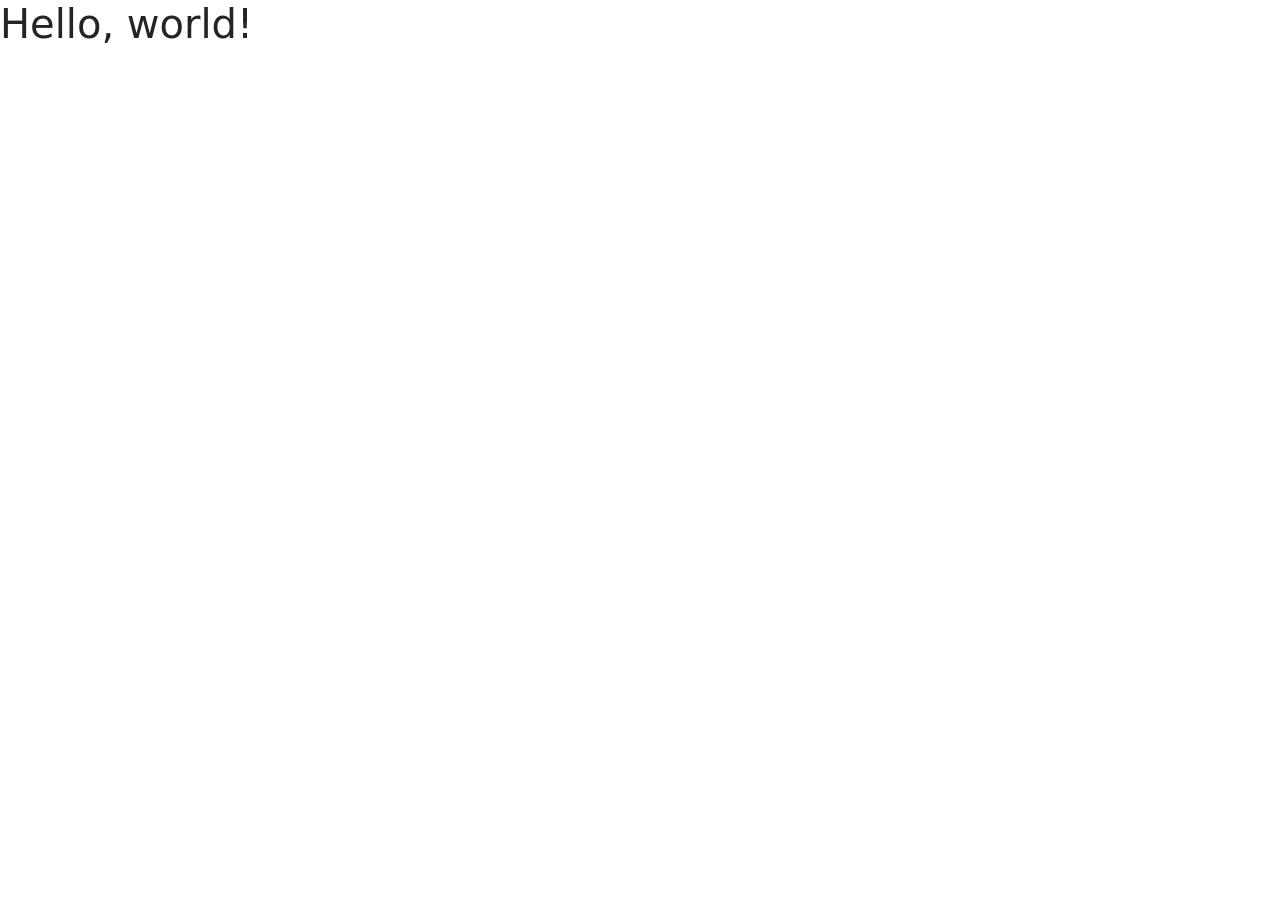
==== index.html @ 9f914b1b "andre commit" ====
<!DOCTYPE html>
<html lang="en">
  <head>
    <!-- Required meta tags -->
    <meta charset="utf-8" />
    <meta name="viewport" content="width=device-width, initial-scale=1" />

    <!-- Bootstrap CSS -->
    <link
      href="https://cdn.jsdelivr.net/npm/bootstrap@5.1.1/dist/css/bootstrap.min.css"
      rel="stylesheet"
      integrity="sha384-F3w7mX95PdgyTmZZMECAngseQB83DfGTowi0iMjiWaeVhAn4FJkqJByhZMI3AhiU"
      crossorigin="anonymous"
    />
    <link rel="stylesheet" href="style.css" />

    <title>Hello, world!</title>
  </head>
  <body>
    <h1>Hello, world!</h1>

    <!-- Optional JavaScript; choose one of the two! -->

    <!-- Option 1: Bootstrap Bundle with Popper -->
    <script
      src="https://cdn.jsdelivr.net/npm/bootstrap@5.1.1/dist/js/bootstrap.bundle.min.js"
      integrity="sha384-/bQdsTh/da6pkI1MST/rWKFNjaCP5gBSY4sEBT38Q/9RBh9AH40zEOg7Hlq2THRZ"
      crossorigin="anonymous"
    ></script>

    <script src="script.js"></script>
  </body>
</html>
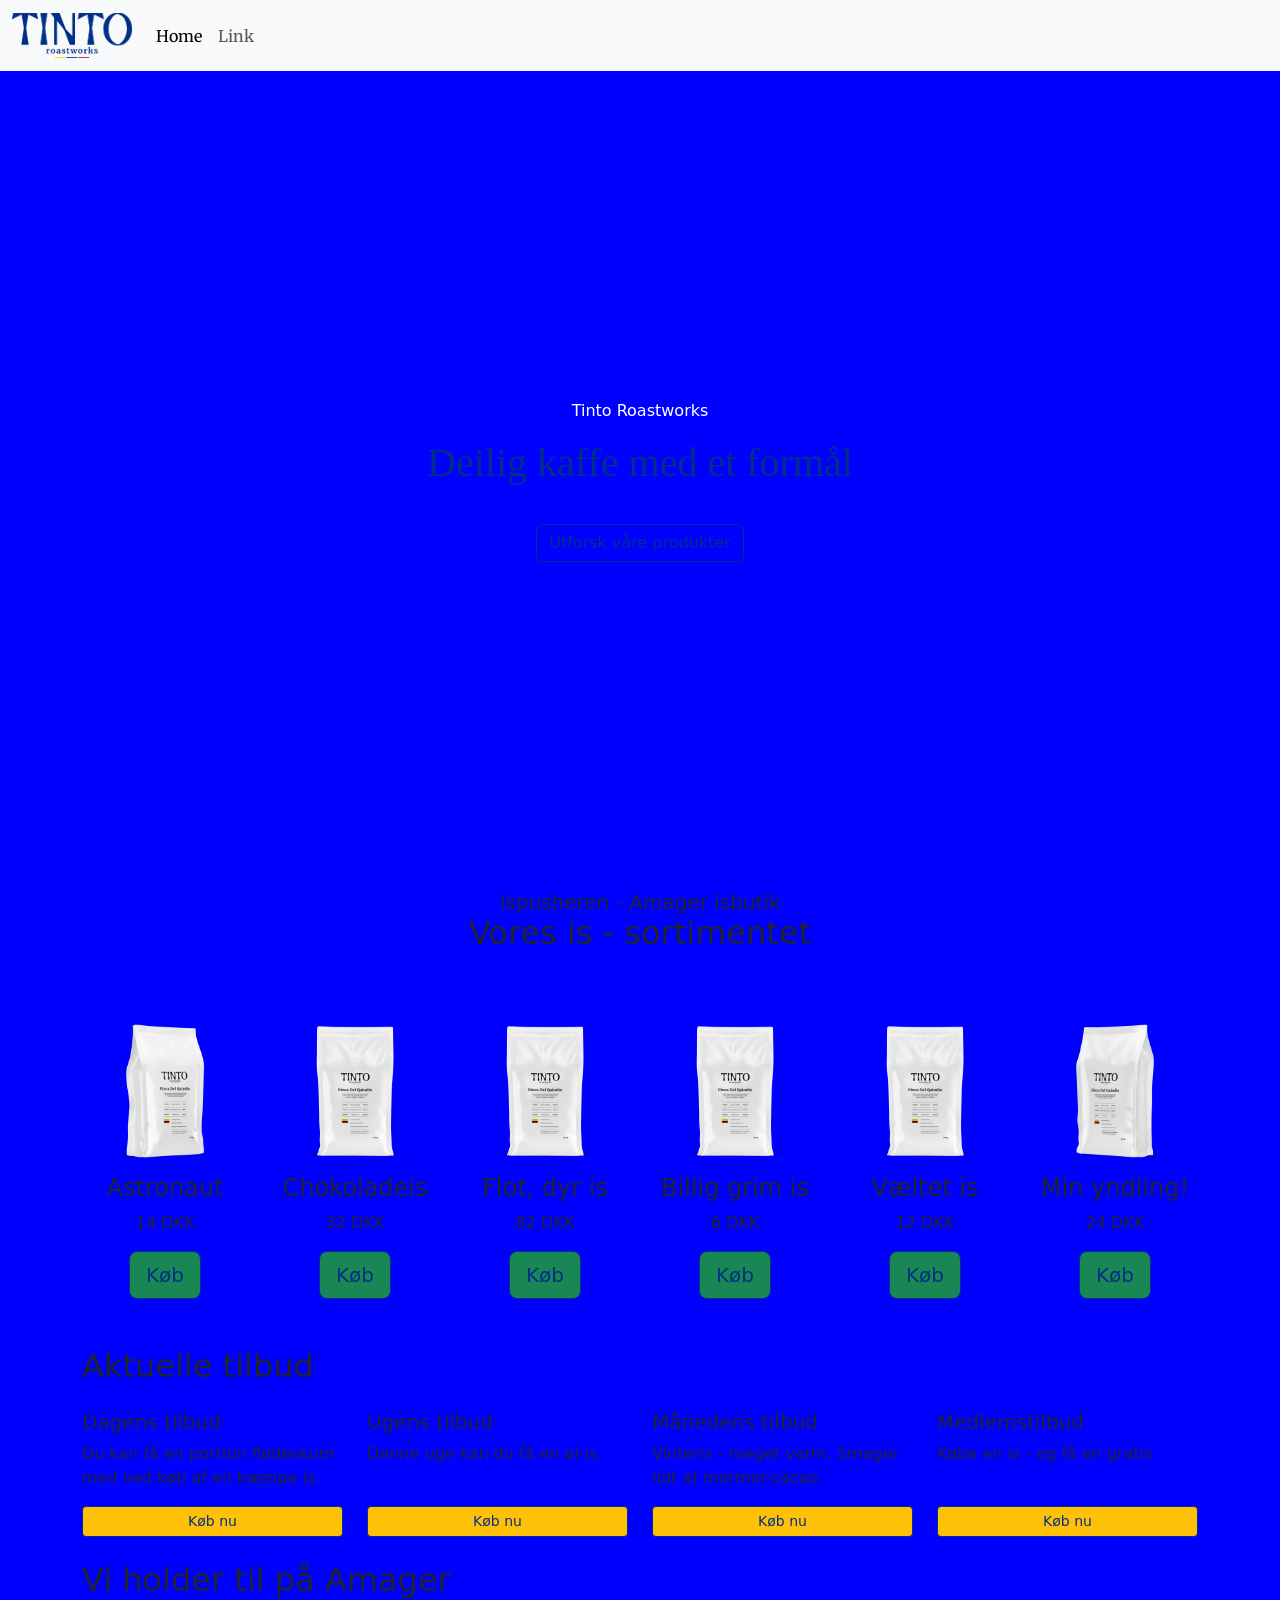
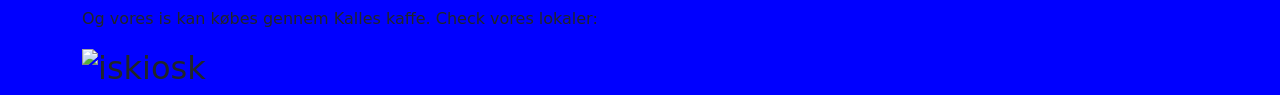
==== commit b6d19a21: "Third commit" ====
--- a/index.html
+++ b/index.html
@@ -14,10 +14,170 @@
     />
     <link rel="stylesheet" href="style.css" />
 
-    <title>Hello, world!</title>
+    <title>Tinto Roastworks</title>
   </head>
+
   <body>
-    <h1>Hello, world!</h1>
+    <header>
+      <nav class="navbar navbar-expand-xl navbar-light bg-light">
+        <div class="container-fluid">
+          <a class="navbar-brand">
+            <img
+              class="img-fluid"
+              src="/assets/Tinto_Coffee_Logo_Logo.png"
+              alt="Tinto Coffee Logp"
+            />
+          </a>
+          <button
+            id="dumknapp"
+            class="navbar-toggler"
+            type="button"
+            data-bs-toggle="collapse"
+            data-bs-target="#navbarBasic"
+            aria-controls="navbarBasic"
+            aria-expanded="false"
+            aria-label="Toggle navigation"
+          >
+            <span class="navbar-toggler-icon"></span>
+          </button>
+          <div class="collapse navbar-collapse show" id="navbarBasic">
+            <ul class="navbar-nav me-auto mb-2 mb-xl-0">
+              <li class="nav-item">
+                <a class="nav-link active" aria-current="page" href="#">Home</a>
+              </li>
+              <li class="nav-item">
+                <a class="nav-link" href="https://vg.no">Link</a>
+              </li>
+            </ul>
+          </div>
+        </div>
+      </nav>
+    </header>
+
+    <div id="showcase">
+      <p>Tinto Roastworks</p>
+      <h1>Deilig kaffe med et formål</h1>
+      <div>
+        <button type="button" class="btn btn-outline-primary">
+          Utforsk våre produkter
+        </button>
+      </div>
+    </div>
+
+    <main class="container">
+      <section id="hero" class="row position-relative">
+        <div class="md-col-11">
+          <img class="img-fluid" src="assets/" alt="" />
+        </div>
+        <div class="col-klasser-her text-center position-absolute herotext">
+          <h5>Ispusheren - Amager isbutik</h5>
+        </div>
+      </section>
+
+      <section id="voresis" class="row">
+        <div class="col-klasser-her text-center mb-5">
+          <h2>Vores is - sortimentet</h2>
+        </div>
+        <div class="col-md-6 text-center mb-5 col-lg-4 col-xl-2">
+          <img class="img-fluid" src="assets/MockUp_2.png" alt="" />
+          <h4>Astronaut</h4>
+          <p>14 DKK</p>
+          <button type="button" class="btn btn-success btn-lg">Køb</button>
+        </div>
+        <div class="col-md-6 text-center mb-5 col-lg-4 col-xl-2">
+          <img class="img-fluid" src="assets/MockUp_1.png" alt="" />
+          <h4>Chokoladeis</h4>
+          <p>32 DKK</p>
+          <button type="button" class="btn btn-success btn-lg">Køb</button>
+        </div>
+        <div class="col-md-6 text-center mb-5 col-lg-4 col-xl-2">
+          <img class="img-fluid" src="assets/MockUp_1.png" alt="" />
+          <h4>Flot, dyr is</h4>
+          <p>82 DKK</p>
+          <button type="button" class="btn btn-success btn-lg">Køb</button>
+        </div>
+        <div class="col-md-6 text-center mb-5 col-lg-4 col-xl-2">
+          <img class="img-fluid" src="assets/MockUp_1.png" alt="" />
+          <h4>Billig grim is</h4>
+          <p>6 DKK</p>
+          <button type="button" class="btn btn-success btn-lg">Køb</button>
+        </div>
+        <div class="col-md-6 text-center mb-5 col-lg-4 col-xl-2">
+          <img class="img-fluid" src="assets/MockUp_1.png" alt="" />
+          <h4>Væltet is</h4>
+          <p>12 DKK</p>
+          <button type="button" class="btn btn-success btn-lg">Køb</button>
+        </div>
+        <div class="col-md-6 text-center mb-5 col-lg-4 col-xl-2">
+          <img class="img-fluid" src="assets/MockUp_3.png" alt="" />
+          <h4>Min yndling!</h4>
+          <p>24 DKK</p>
+          <button type="button" class="btn btn-success btn-lg">Køb</button>
+        </div>
+      </section>
+
+      <section id="tilbud" class="row">
+        <div class="col-klasser-her mb-4 mb-md-0 mb-lg-3">
+          <h2>Aktuelle tilbud</h2>
+        </div>
+        <div class="col-md-6 mb-4 d-md-flex flex-md-column col-lg-3">
+          <h5>Dagens tilbud</h5>
+          <p>Du kan få en portion flødeskum med ved køb af en kæmpe is.</p>
+          <button
+            type="button"
+            class="btn btn-warning btn-sm col-md-12 mt-md-auto"
+          >
+            Køb nu
+          </button>
+        </div>
+        <div class="col-md-6 mb-4 d-md-flex flex-md-column col-lg-3">
+          <h5>Ugens tilbud</h5>
+          <p>Denne uge kan du få en øl-is.</p>
+          <button
+            type="button"
+            class="btn btn-warning btn-sm col-md-12 mt-md-auto"
+          >
+            Køb nu
+          </button>
+        </div>
+        <div class="col-md-6 mb-4 d-md-flex flex-md-column col-lg-3">
+          <h5>Månedens tilbud</h5>
+          <p>Vinteris - meget varm. Smager lidt af mormor-cacao.</p>
+          <button
+            type="button"
+            class="btn btn-warning btn-sm col-md-12 mt-md-auto"
+          >
+            Køb nu
+          </button>
+        </div>
+        <div class="col-md-6 mb-4 d-md-flex flex-md-column col-lg-3">
+          <h5>Medlemstilbud</h5>
+          <p>Købe en is - og få en gratis</p>
+          <button
+            type="button"
+            class="btn btn-warning btn-sm col-md-12 mt-md-auto"
+          >
+            Køb nu
+          </button>
+        </div>
+      </section>
+
+      <section id="omos" class="row">
+        <div class="col-klasser-her">
+          <h2>Vi holder til på Amager</h2>
+        </div>
+        <div class="col-klasser-her">
+          <p>Og vores is kan købes gennem Kalles kaffe. Check vores lokaler:</p>
+        </div>
+        <div class="col-klasser-her">
+          <h2>
+            <img class="img-fluid" src="imgs/iskiosk.jpg" alt="iskiosk" />
+          </h2>
+        </div>
+      </section>
+    </main>
+
+    <!-- slut på indhold -->
 
     <!-- Optional JavaScript; choose one of the two! -->
 
--- a/style.css
+++ b/style.css
@@ -0,0 +1,197 @@
+@import url("https://fonts.googleapis.com/css2?family=Merriweather:ital,wght@0,300;0,400;0,700;0,900;1,300;1,400;1,700;1,900&display=swap");
+
+@font-face {
+  font-family: "Faxi";
+  src: url("Faxi-Regular.woff2") format("woff2"),
+    url("Faxi-Regular.woff") format("woff");
+  font-weight: normal;
+  font-style: normal;
+  font-display: swap;
+}
+
+:root {
+  --color-1: #ffcd00;
+  --color-2: #003087;
+  --color-3: #c8102e;
+  --color-4: #eacccd;
+  --color-5: #191102;
+
+  --overskrift: "Faxi";
+  --brodtekst: "Merriweather", serif;
+  --main-text-color: #191102;
+
+  --white-space: 2rem;
+}
+body {
+  margin: 0;
+}
+html {
+  font-size: 100%;
+  font-family: var(--brodtekst);
+}
+
+h1 {
+  font-family: var(--overskrift);
+  color: var(--color-2);
+}
+
+img {
+  max-width: 100%;
+  height: auto;
+}
+
+.navbar {
+  font-family: var(--brodtekst);
+}
+
+.navbar-brand {
+  width: 7.5rem;
+}
+
+#dumknapp {
+  border-radius: 200px;
+  border-color: transparent;
+  color: transparent;
+}
+
+.bg-light {
+  border-color: transparent;
+}
+
+#showcase {
+  background-image: url(assets/hero_example.jpg);
+  height: 91vh;
+  display: flex;
+  flex-direction: column;
+  justify-content: center;
+  align-items: center;
+  padding-right: 2em;
+  padding-left: 2em;
+}
+
+#showcase button {
+  margin-top: 1.8em;
+}
+
+#showcase p {
+  color: white;
+}
+
+.btn {
+  color: #003087;
+  border-color: #003087;
+}
+
+/**************************************************/
+/* Small devices (landscape phones, 576px and up) */
+/**************************************************/
+
+@media (min-width: 576px) {
+  body {
+    background-color: red;
+  }
+
+  #hero {
+    background-color: red;
+  }
+
+  #voresis {
+    background-color: red;
+  }
+
+  #tilbud {
+    background-color: red;
+  }
+
+  #omos {
+    background-color: red;
+  }
+}
+
+/* END "sm-" 576px and up */
+
+/**************************************************/
+/* // Medium devices (tablets, 768px and up) */
+/**************************************************/
+@media (min-width: 768px) {
+  body {
+    background-color: yellow;
+  }
+
+  #hero {
+    background-color: yellow;
+  }
+
+  #voresis {
+    background-color: yellow;
+  }
+
+  #tilbud {
+    background-color: yellow;
+  }
+
+  #omos {
+    background-color: yellow;
+  }
+}
+
+/* END "md-" 768px and up */
+
+/**************************************************/
+/* // Large devices (desktops, 992px and up) */
+/**************************************************/
+@media (min-width: 992px) {
+  /* END "lg-" 992px and up */
+  body {
+    background-color: peru;
+  }
+
+  #hero {
+    background-color: peru;
+  }
+
+  #voresis {
+    background-color: peru;
+  }
+
+  #tilbud {
+    background-color: peru;
+  }
+
+  #omos {
+    background-color: peru;
+  }
+}
+
+/**************************************************/
+/* // Extra large devices (large desktops, 1200px and up) */
+/**************************************************/
+@media (min-width: 1200px) {
+  /* END "xl-" 1200px and up */
+  body {
+    background-color: blue;
+  }
+
+  #hero {
+    background-color: blue;
+  }
+
+  #voresis {
+    background-color: blue;
+  }
+
+  #tilbud {
+    background-color: blue;
+  }
+
+  #omos {
+    background-color: blue;
+  }
+}
+
+/**************************************************/
+/* // Extra Extra large (XXL) devices (XXL screens, 1400px and up) */
+/**************************************************/
+@media (min-width: 1400px) {
+  /* END "xxl-" 1400px and up */
+}
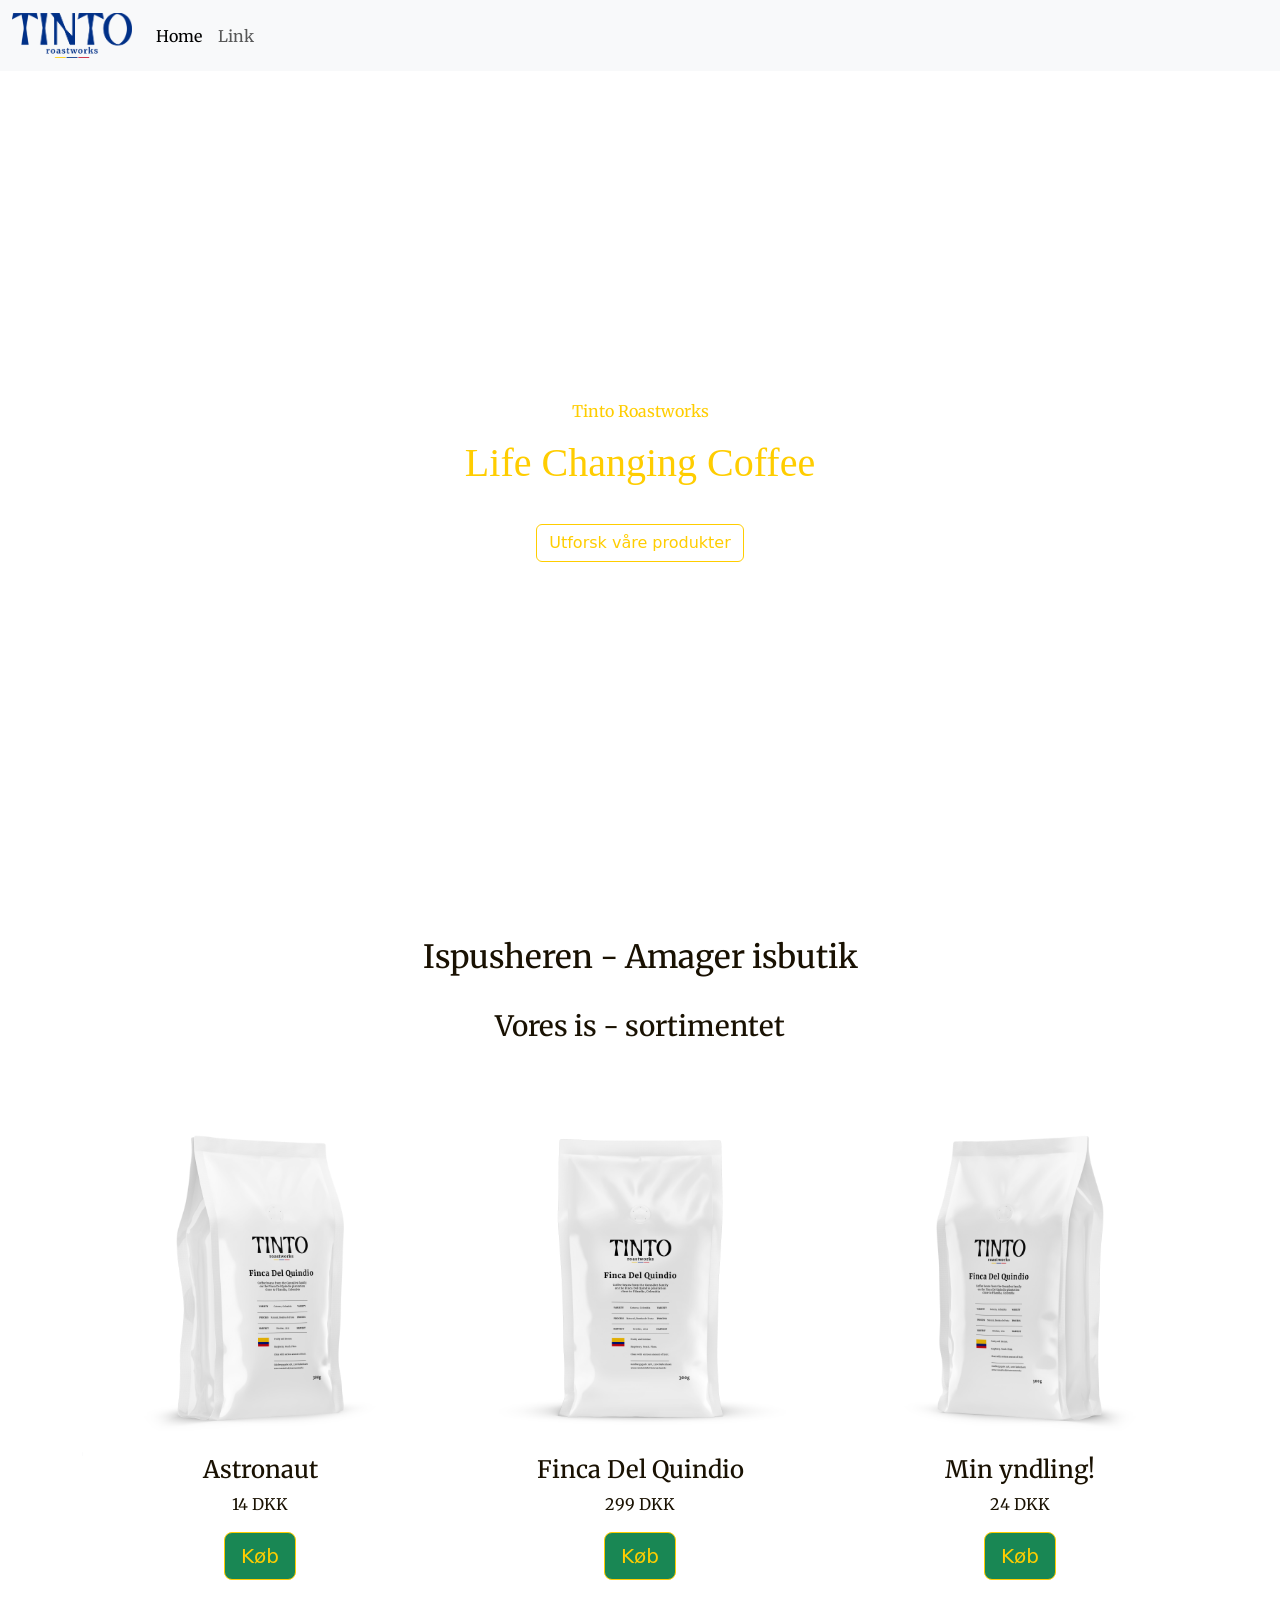
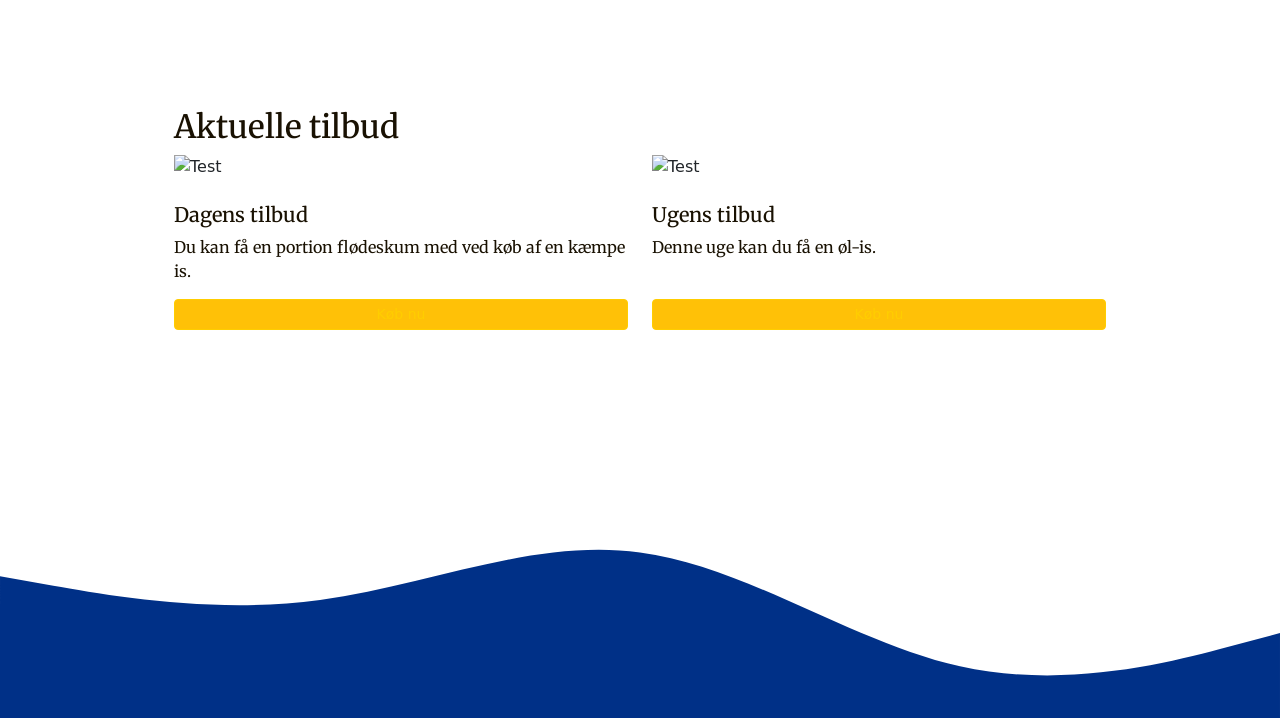
==== commit b604c233: "Seventh commit" ====
--- a/index.html
+++ b/index.html
@@ -12,6 +12,33 @@
       integrity="sha384-F3w7mX95PdgyTmZZMECAngseQB83DfGTowi0iMjiWaeVhAn4FJkqJByhZMI3AhiU"
       crossorigin="anonymous"
     />
+
+    <link
+      rel="apple-touch-icon"
+      sizes="180x180"
+      href="favicon/apple-touch-icon.png"
+    />
+    <link
+      rel="icon"
+      type="image/png"
+      sizes="32x32"
+      href="favicon/favicon-32x32.png"
+    />
+    <link
+      rel="icon"
+      type="image/png"
+      sizes="16x16"
+      href="favicon/favicon-16x16.png"
+    />
+    <link rel="manifest" href="favicon/site.webmanifest" />
+    <link
+      rel="mask-icon"
+      href="favicon/safari-pinned-tab.svg"
+      color="#5bbad5"
+    />
+    <meta name="msapplication-TileColor" content="#2d89ef" />
+    <meta name="theme-color" content="#ffffff" />
+
     <link rel="stylesheet" href="style.css" />
 
     <title>Tinto Roastworks</title>
@@ -54,9 +81,9 @@
       </nav>
     </header>
 
-    <div id="showcase">
+    <div id="showcase" class="mb-5">
       <p>Tinto Roastworks</p>
-      <h1>Deilig kaffe med et formål</h1>
+      <h1>Life Changing Coffee</h1>
       <div>
         <button type="button" class="btn btn-outline-primary">
           Utforsk våre produkter
@@ -69,46 +96,28 @@
         <div class="md-col-11">
           <img class="img-fluid" src="assets/" alt="" />
         </div>
-        <div class="col-klasser-her text-center position-absolute herotext">
-          <h5>Ispusheren - Amager isbutik</h5>
+        <div class="text-center position-absolute herotext">
+          <h2>Ispusheren - Amager isbutik</h2>
         </div>
       </section>
 
       <section id="voresis" class="row">
-        <div class="col-klasser-her text-center mb-5">
-          <h2>Vores is - sortimentet</h2>
+        <div class="col-klasser-her text-center mb-5 mt-5">
+          <h3>Vores is - sortimentet</h3>
         </div>
-        <div class="col-md-6 text-center mb-5 col-lg-4 col-xl-2">
+        <div class="col-md-4 text-center mb-5 col-lg-4 col-xl-4">
           <img class="img-fluid" src="assets/MockUp_2.png" alt="" />
           <h4>Astronaut</h4>
           <p>14 DKK</p>
           <button type="button" class="btn btn-success btn-lg">Køb</button>
         </div>
-        <div class="col-md-6 text-center mb-5 col-lg-4 col-xl-2">
+        <div class="col-md-4 text-center mb-5 col-lg-4 col-xl-4">
           <img class="img-fluid" src="assets/MockUp_1.png" alt="" />
-          <h4>Chokoladeis</h4>
-          <p>32 DKK</p>
+          <h4>Finca Del Quindio</h4>
+          <p>299 DKK</p>
           <button type="button" class="btn btn-success btn-lg">Køb</button>
         </div>
-        <div class="col-md-6 text-center mb-5 col-lg-4 col-xl-2">
-          <img class="img-fluid" src="assets/MockUp_1.png" alt="" />
-          <h4>Flot, dyr is</h4>
-          <p>82 DKK</p>
-          <button type="button" class="btn btn-success btn-lg">Køb</button>
-        </div>
-        <div class="col-md-6 text-center mb-5 col-lg-4 col-xl-2">
-          <img class="img-fluid" src="assets/MockUp_1.png" alt="" />
-          <h4>Billig grim is</h4>
-          <p>6 DKK</p>
-          <button type="button" class="btn btn-success btn-lg">Køb</button>
-        </div>
-        <div class="col-md-6 text-center mb-5 col-lg-4 col-xl-2">
-          <img class="img-fluid" src="assets/MockUp_1.png" alt="" />
-          <h4>Væltet is</h4>
-          <p>12 DKK</p>
-          <button type="button" class="btn btn-success btn-lg">Køb</button>
-        </div>
-        <div class="col-md-6 text-center mb-5 col-lg-4 col-xl-2">
+        <div class="col-md-4 text-center mb-5 col-lg-4 col-xl-4">
           <img class="img-fluid" src="assets/MockUp_3.png" alt="" />
           <h4>Min yndling!</h4>
           <p>24 DKK</p>
@@ -117,10 +126,11 @@
       </section>
 
       <section id="tilbud" class="row">
-        <div class="col-klasser-her mb-4 mb-md-0 mb-lg-3">
+        <div class="col-klasser-her mb-4 mb-md-0 mb-lg-6">
           <h2>Aktuelle tilbud</h2>
         </div>
-        <div class="col-md-6 mb-4 d-md-flex flex-md-column col-lg-3">
+        <div class="col-md-6 mb-4 d-md-flex flex-md-column col-lg-6">
+          <img src="assets/Tinto-1.jpg" alt="Test" class="mb-4" />
           <h5>Dagens tilbud</h5>
           <p>Du kan få en portion flødeskum med ved køb af en kæmpe is.</p>
           <button
@@ -130,7 +140,8 @@
             Køb nu
           </button>
         </div>
-        <div class="col-md-6 mb-4 d-md-flex flex-md-column col-lg-3">
+        <div class="col-md-6 mb-4 d-md-flex flex-md-column col-lg-6">
+          <img src="assets/Tinto-2.jpg" alt="Test" class="mb-4" />
           <h5>Ugens tilbud</h5>
           <p>Denne uge kan du få en øl-is.</p>
           <button
@@ -140,42 +151,18 @@
             Køb nu
           </button>
         </div>
-        <div class="col-md-6 mb-4 d-md-flex flex-md-column col-lg-3">
-          <h5>Månedens tilbud</h5>
-          <p>Vinteris - meget varm. Smager lidt af mormor-cacao.</p>
-          <button
-            type="button"
-            class="btn btn-warning btn-sm col-md-12 mt-md-auto"
-          >
-            Køb nu
-          </button>
-        </div>
-        <div class="col-md-6 mb-4 d-md-flex flex-md-column col-lg-3">
-          <h5>Medlemstilbud</h5>
-          <p>Købe en is - og få en gratis</p>
-          <button
-            type="button"
-            class="btn btn-warning btn-sm col-md-12 mt-md-auto"
-          >
-            Køb nu
-          </button>
-        </div>
-      </section>
-
-      <section id="omos" class="row">
-        <div class="col-klasser-her">
-          <h2>Vi holder til på Amager</h2>
-        </div>
-        <div class="col-klasser-her">
-          <p>Og vores is kan købes gennem Kalles kaffe. Check vores lokaler:</p>
-        </div>
-        <div class="col-klasser-her">
-          <h2>
-            <img class="img-fluid" src="imgs/iskiosk.jpg" alt="iskiosk" />
-          </h2>
-        </div>
       </section>
     </main>
+
+    <section id="footer">
+      <svg xmlns="http://www.w3.org/2000/svg" viewBox="0 0 1440 320">
+        <path
+          fill="#003087"
+          fill-opacity="1"
+          d="M0,160L60,170.7C120,181,240,203,360,186.7C480,171,600,117,720,133.3C840,149,960,235,1080,261.3C1200,288,1320,256,1380,240L1440,224L1440,320L1380,320C1320,320,1200,320,1080,320C960,320,840,320,720,320C600,320,480,320,360,320C240,320,120,320,60,320L0,320Z"
+        ></path>
+      </svg>
+    </section>
 
     <!-- slut på indhold -->
 
--- a/style.css
+++ b/style.css
@@ -32,7 +32,16 @@
 
 h1 {
   font-family: var(--overskrift);
-  color: var(--color-2);
+  color: var(--color-1);
+}
+
+h2,
+h3,
+h4,
+h5,
+p {
+  font-family: var(--brodtekst);
+  color: var(--color-5);
 }
 
 img {
@@ -69,17 +78,34 @@
   padding-left: 2em;
 }
 
+#showcase button:hover {
+  background-color: var(--color-1);
+  border-color: transparent;
+}
+
 #showcase button {
   margin-top: 1.8em;
 }
 
 #showcase p {
-  color: white;
+  color: var(--color-1);
 }
 
 .btn {
-  color: #003087;
-  border-color: #003087;
+  color: var(--color-1);
+  border-color: var(--color-1);
+}
+
+#showcase .btn {
+  color: var(--color-1);
+}
+
+#showcase .btn:hover {
+  color: var(--color-2);
+}
+
+#footer svg {
+  margin: 0;
 }
 
 /**************************************************/
@@ -88,23 +114,23 @@
 
 @media (min-width: 576px) {
   body {
-    background-color: red;
+    background-color: white;
   }
 
   #hero {
-    background-color: red;
+    background-color: white;
   }
 
   #voresis {
-    background-color: red;
+    background-color: white;
   }
 
   #tilbud {
-    background-color: red;
+    background-color: white;
   }
 
   #omos {
-    background-color: red;
+    background-color: white;
   }
 }
 
@@ -114,25 +140,6 @@
 /* // Medium devices (tablets, 768px and up) */
 /**************************************************/
 @media (min-width: 768px) {
-  body {
-    background-color: yellow;
-  }
-
-  #hero {
-    background-color: yellow;
-  }
-
-  #voresis {
-    background-color: yellow;
-  }
-
-  #tilbud {
-    background-color: yellow;
-  }
-
-  #omos {
-    background-color: yellow;
-  }
 }
 
 /* END "md-" 768px and up */
@@ -142,25 +149,6 @@
 /**************************************************/
 @media (min-width: 992px) {
   /* END "lg-" 992px and up */
-  body {
-    background-color: peru;
-  }
-
-  #hero {
-    background-color: peru;
-  }
-
-  #voresis {
-    background-color: peru;
-  }
-
-  #tilbud {
-    background-color: peru;
-  }
-
-  #omos {
-    background-color: peru;
-  }
 }
 
 /**************************************************/
@@ -168,24 +156,8 @@
 /**************************************************/
 @media (min-width: 1200px) {
   /* END "xl-" 1200px and up */
-  body {
-    background-color: blue;
-  }
-
-  #hero {
-    background-color: blue;
-  }
-
-  #voresis {
-    background-color: blue;
-  }
-
   #tilbud {
-    background-color: blue;
-  }
-
-  #omos {
-    background-color: blue;
+    margin: 5rem;
   }
 }
 
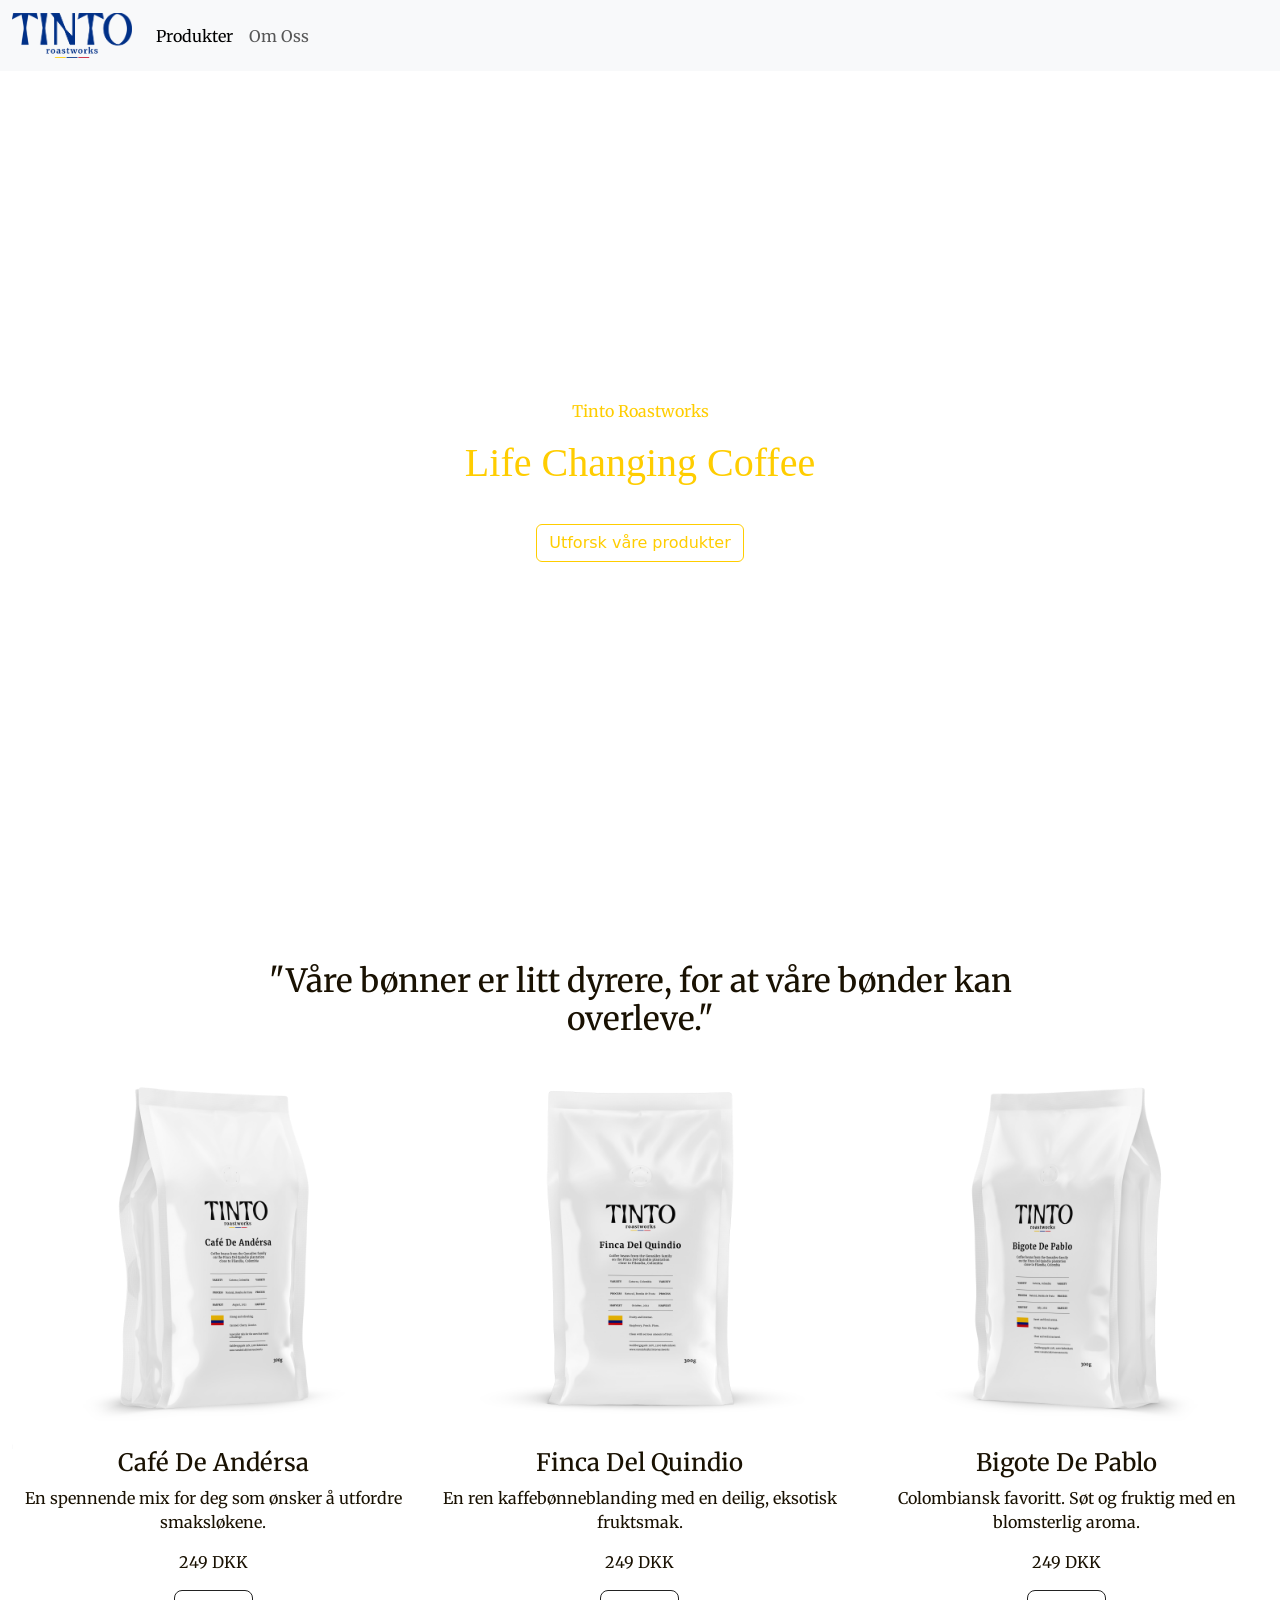
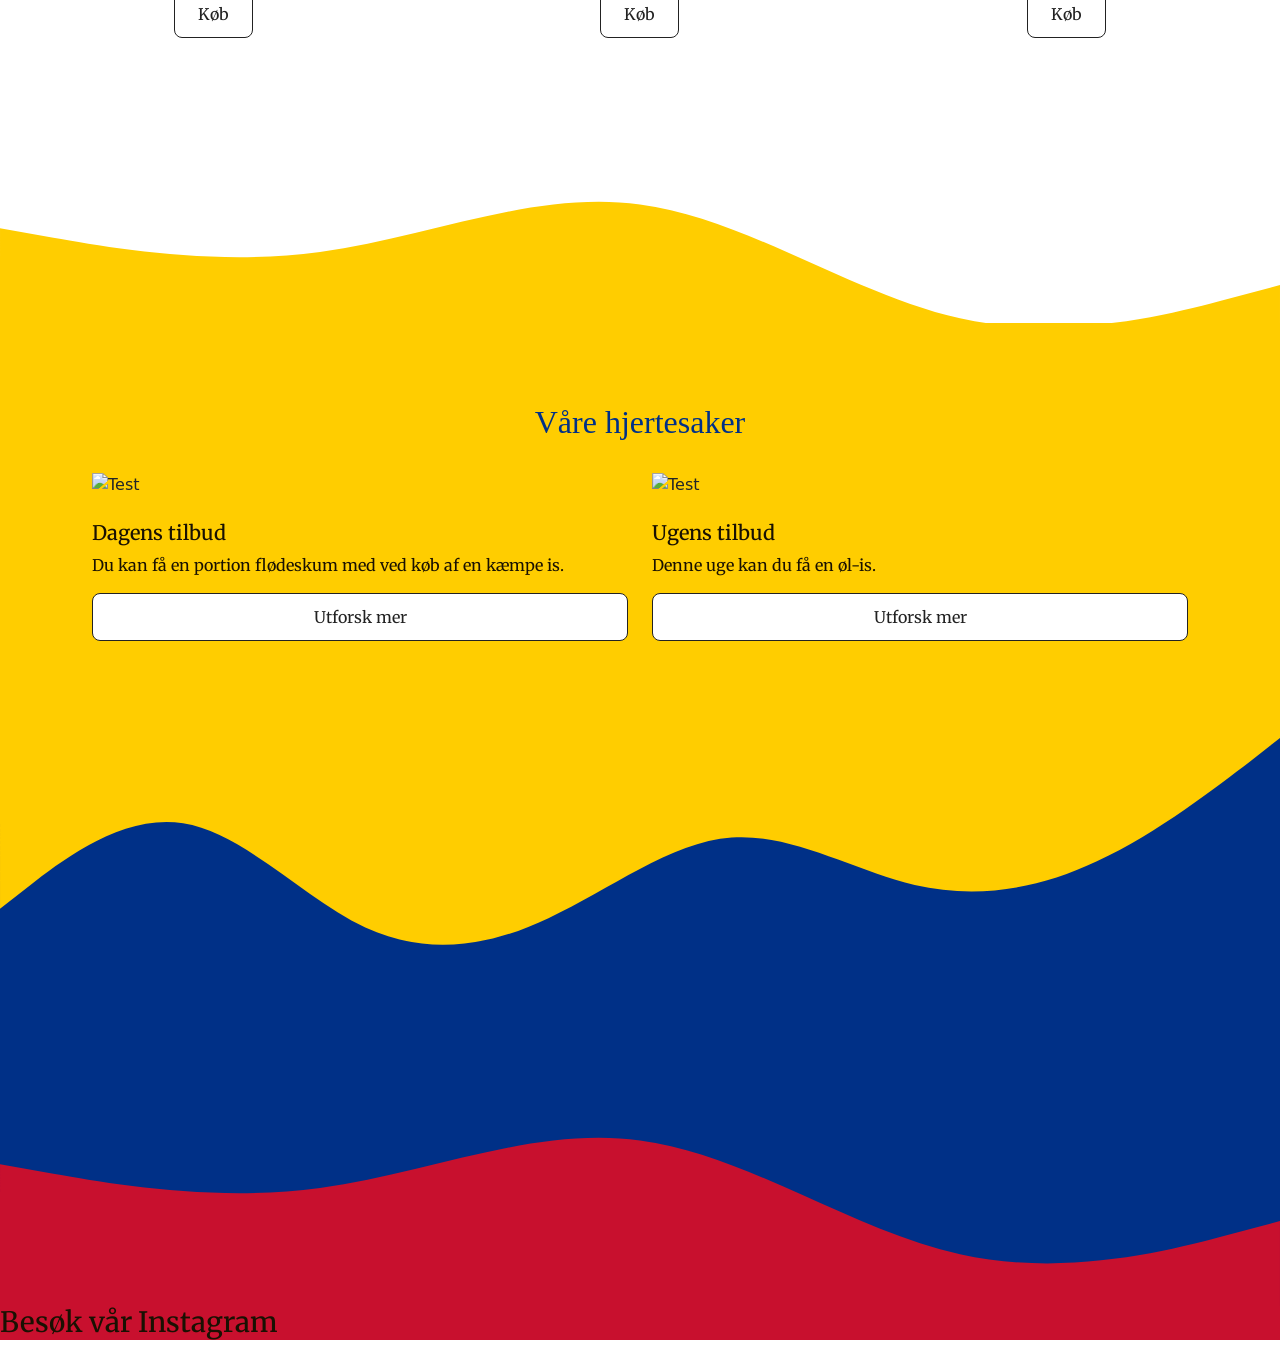
==== commit e819ad62: "Små fixes" ====
--- a/index.html
+++ b/index.html
@@ -48,11 +48,11 @@
     <header>
       <nav class="navbar navbar-expand-xl navbar-light bg-light">
         <div class="container-fluid">
-          <a class="navbar-brand">
+          <a class="navbar-brand" href="index.html">
             <img
               class="img-fluid"
               src="/assets/Tinto_Coffee_Logo_Logo.png"
-              alt="Tinto Coffee Logp"
+              alt="Tinto Coffee Logo"
             />
           </a>
           <button
@@ -70,10 +70,12 @@
           <div class="collapse navbar-collapse show" id="navbarBasic">
             <ul class="navbar-nav me-auto mb-2 mb-xl-0">
               <li class="nav-item">
-                <a class="nav-link active" aria-current="page" href="#">Home</a>
+                <a class="nav-link active" aria-current="page" href="#produkter"
+                  >Produkter</a
+                >
               </li>
               <li class="nav-item">
-                <a class="nav-link" href="https://vg.no">Link</a>
+                <a class="nav-link" href="https://vg.no">Om Oss</a>
               </li>
             </ul>
           </div>
@@ -91,77 +93,108 @@
       </div>
     </div>
 
-    <main class="container">
+    <main class="container-fluid">
       <section id="hero" class="row position-relative">
         <div class="md-col-11">
           <img class="img-fluid" src="assets/" alt="" />
         </div>
-        <div class="text-center position-absolute herotext">
-          <h2>Ispusheren - Amager isbutik</h2>
-        </div>
-      </section>
-
-      <section id="voresis" class="row">
-        <div class="col-klasser-her text-center mb-5 mt-5">
-          <h3>Vores is - sortimentet</h3>
+      </section>
+
+      <section id="produkter" class="row">
+        <div class="text-center mb-8 mt-8">
+          <h2>
+            "Våre bønner er litt dyrere, for at våre bønder kan overleve."
+          </h2>
         </div>
         <div class="col-md-4 text-center mb-5 col-lg-4 col-xl-4">
-          <img class="img-fluid" src="assets/MockUp_2.png" alt="" />
-          <h4>Astronaut</h4>
-          <p>14 DKK</p>
-          <button type="button" class="btn btn-success btn-lg">Køb</button>
+          <img class="img-fluid" src="assets/CafeDeAndresa_2.png" alt="" />
+          <h4>Café De Andérsa</h4>
+          <p>En spennende mix for deg som ønsker å utfordre smaksløkene.</p>
+          <p>249 DKK</p>
+          <button type="button" class="myButton btn btn-success btn-lg">
+            Køb
+          </button>
         </div>
         <div class="col-md-4 text-center mb-5 col-lg-4 col-xl-4">
-          <img class="img-fluid" src="assets/MockUp_1.png" alt="" />
+          <img class="img-fluid" src="assets/FincaDelQuindio_1.png" alt="" />
           <h4>Finca Del Quindio</h4>
-          <p>299 DKK</p>
-          <button type="button" class="btn btn-success btn-lg">Køb</button>
+          <p>En ren kaffebønneblanding med en deilig, eksotisk fruktsmak.</p>
+          <p>249 DKK</p>
+          <button type="button" class="myButton btn btn-success btn-lg">
+            Køb
+          </button>
         </div>
         <div class="col-md-4 text-center mb-5 col-lg-4 col-xl-4">
-          <img class="img-fluid" src="assets/MockUp_3.png" alt="" />
-          <h4>Min yndling!</h4>
-          <p>24 DKK</p>
-          <button type="button" class="btn btn-success btn-lg">Køb</button>
-        </div>
-      </section>
+          <img class="img-fluid" src="assets/BigoteDePablo_3.png" alt="" />
+          <h4>Bigote De Pablo</h4>
+          <p>Colombiansk favoritt. Søt og fruktig med en blomsterlig aroma.</p>
+          <p>249 DKK</p>
+          <button type="button" class="myButton btn btn-success btn-lg">
+            Køb
+          </button>
+        </div>
+      </section>
+      <div class="spacer">
+        <svg xmlns="http://www.w3.org/2000/svg" viewBox="0 0 1440 320">
+          <path
+            fill="#ffcd00"
+            fill-opacity="1"
+            d="M0,160L60,170.7C120,181,240,203,360,186.7C480,171,600,117,720,133.3C840,149,960,235,1080,261.3C1200,288,1320,256,1380,240L1440,224L1440,320L1380,320C1320,320,1200,320,1080,320C960,320,840,320,720,320C600,320,480,320,360,320C240,320,120,320,60,320L0,320Z"
+          ></path>
+        </svg>
+      </div>
 
       <section id="tilbud" class="row">
-        <div class="col-klasser-her mb-4 mb-md-0 mb-lg-6">
-          <h2>Aktuelle tilbud</h2>
+        <div class="text-center mb-4 mb-md-6 mb-lg-8">
+          <h2>Våre hjertesaker</h2>
         </div>
         <div class="col-md-6 mb-4 d-md-flex flex-md-column col-lg-6">
           <img src="assets/Tinto-1.jpg" alt="Test" class="mb-4" />
           <h5>Dagens tilbud</h5>
           <p>Du kan få en portion flødeskum med ved køb af en kæmpe is.</p>
-          <button
-            type="button"
-            class="btn btn-warning btn-sm col-md-12 mt-md-auto"
-          >
-            Køb nu
+          <button type="button" class="myButton btn-sm col-md-12 mt-md-auto">
+            Utforsk mer
           </button>
         </div>
         <div class="col-md-6 mb-4 d-md-flex flex-md-column col-lg-6">
           <img src="assets/Tinto-2.jpg" alt="Test" class="mb-4" />
           <h5>Ugens tilbud</h5>
           <p>Denne uge kan du få en øl-is.</p>
-          <button
-            type="button"
-            class="btn btn-warning btn-sm col-md-12 mt-md-auto"
-          >
-            Køb nu
-          </button>
-        </div>
+          <button type="button" class="myButton btn-sm col-md-12 mt-md-auto">
+            Utforsk mer
+          </button>
+        </div>
+      </section>
+      <div class="spacer2">
+        <svg xmlns="http://www.w3.org/2000/svg" viewBox="0 0 1440 320">
+          <path
+            fill="#ffcd00"
+            fill-opacity="1"
+            d="M0,192L34.3,165.3C68.6,139,137,85,206,96C274.3,107,343,181,411,213.3C480,245,549,235,617,202.7C685.7,171,754,117,823,112C891.4,107,960,149,1029,165.3C1097.1,181,1166,171,1234,138.7C1302.9,107,1371,53,1406,26.7L1440,0L1440,0L1405.7,0C1371.4,0,1303,0,1234,0C1165.7,0,1097,0,1029,0C960,0,891,0,823,0C754.3,0,686,0,617,0C548.6,0,480,0,411,0C342.9,0,274,0,206,0C137.1,0,69,0,34,0L0,0Z"
+          ></path>
+        </svg>
+      </div>
+
+      <section id="informasjon" class="row">
+        <div class="sk-instagram-feed" data-embed-id="67651"></div>
+        <script
+          src="https://www.sociablekit.com/app/embed/instagram-feed/widget.js"
+          async
+          defer
+        ></script>
       </section>
     </main>
 
     <section id="footer">
       <svg xmlns="http://www.w3.org/2000/svg" viewBox="0 0 1440 320">
         <path
-          fill="#003087"
+          fill="#c8102e"
           fill-opacity="1"
           d="M0,160L60,170.7C120,181,240,203,360,186.7C480,171,600,117,720,133.3C840,149,960,235,1080,261.3C1200,288,1320,256,1380,240L1440,224L1440,320L1380,320C1320,320,1200,320,1080,320C960,320,840,320,720,320C600,320,480,320,360,320C240,320,120,320,60,320L0,320Z"
         ></path>
       </svg>
+
+      <h3>Besøk vår Instagram</h3>
     </section>
 
     <!-- slut på indhold -->
@@ -175,6 +208,8 @@
       crossorigin="anonymous"
     ></script>
 
+    <script src="https://cdnjs.cloudflare.com/ajax/libs/gsap/3.8.0/gsap.min.js"></script>
+    <script src="https://cdnjs.cloudflare.com/ajax/libs/gsap/3.8.0/ScrollTrigger.min.js"></script>
     <script src="script.js"></script>
   </body>
 </html>
--- a/style.css
+++ b/style.css
@@ -104,10 +104,95 @@
   color: var(--color-2);
 }
 
+#tilbud {
+  background-color: var(--color-1);
+  margin-bottom: -7px;
+}
+
+#tilbud h2 {
+  font-family: var(--overskrift);
+  color: var(--color-2);
+}
+
+#informasjon {
+  background-color: var(--color-2);
+  align-items: center;
+}
+
+#footer h3 {
+  background-color: var(--color-3);
+}
+
 #footer svg {
   margin: 0;
 }
 
+#footer {
+  background-color: var(--color-2);
+}
+
+.spacer2 {
+  margin-left: -12px;
+  margin-right: -12px;
+  margin-bottom: -1px;
+  background-color: var(--color-2);
+}
+
+.spacer {
+  margin-left: -12px;
+  margin-right: -12px;
+  margin-bottom: -1px;
+  background-color: #ffffff;
+}
+
+/* CSS for Buttons */
+.myButton {
+  background-color: #ffffff;
+  border: 1px solid #222222;
+  border-radius: 8px;
+  box-sizing: border-box;
+  color: #222222;
+  cursor: pointer;
+  display: inline-block;
+  font-family: var(--brodtekst);
+  font-size: 16px;
+  font-weight: 400;
+  line-height: 20px;
+  margin: 0;
+  outline: none;
+  padding: 13px 23px;
+  position: relative;
+  text-align: center;
+  text-decoration: none;
+  touch-action: manipulation;
+  transition: box-shadow 0.2s, -ms-transform 0.1s, -webkit-transform 0.1s,
+    transform 0.1s;
+  width: auto;
+}
+
+.myButton:focus-visible {
+  box-shadow: #222222 0 0 0 2px, rgba(255, 255, 255, 0.8) 0 0 0 4px;
+  transition: box-shadow 0.2s;
+}
+
+.myButton:active {
+  background-color: #f7f7f7;
+  border-color: #000000;
+  transform: scale(0.96);
+}
+
+.myButton:disabled {
+  border-color: #dddddd;
+  color: #dddddd;
+  cursor: not-allowed;
+  opacity: 1;
+}
+
+.myButton:hover {
+  background-color: var(--color-5);
+  color: #ffffff;
+}
+
 /**************************************************/
 /* Small devices (landscape phones, 576px and up) */
 /**************************************************/
@@ -121,12 +206,12 @@
     background-color: white;
   }
 
-  #voresis {
+  #produkter {
     background-color: white;
   }
 
   #tilbud {
-    background-color: white;
+    background-color: var(--color-1);
   }
 
   #omos {
@@ -157,7 +242,13 @@
 @media (min-width: 1200px) {
   /* END "xl-" 1200px and up */
   #tilbud {
-    margin: 5rem;
+    margin-top: -3rem;
+    padding: 5rem;
+  }
+
+  #produkter h2 {
+    margin-right: 15rem;
+    margin-left: 15rem;
   }
 }
 
@@ -167,3 +258,36 @@
 @media (min-width: 1400px) {
   /* END "xxl-" 1400px and up */
 }
+
+@media (prefers-color-scheme: dark) {
+  /* Dark styles */
+  body {
+    background-color: var(--color-5);
+  }
+
+  #hero {
+    background-color: var(--color-5);
+  }
+
+  #produkter {
+    background-color: var(--color-5);
+  }
+
+  #tilbud {
+    background-color: var(--color-5);
+  }
+
+  #omos {
+    background-color: var(--color-5);
+  }
+
+  h1,
+  h2,
+  h3,
+  h4,
+  h5,
+  h6,
+  p {
+    color: #ffffff;
+  }
+}
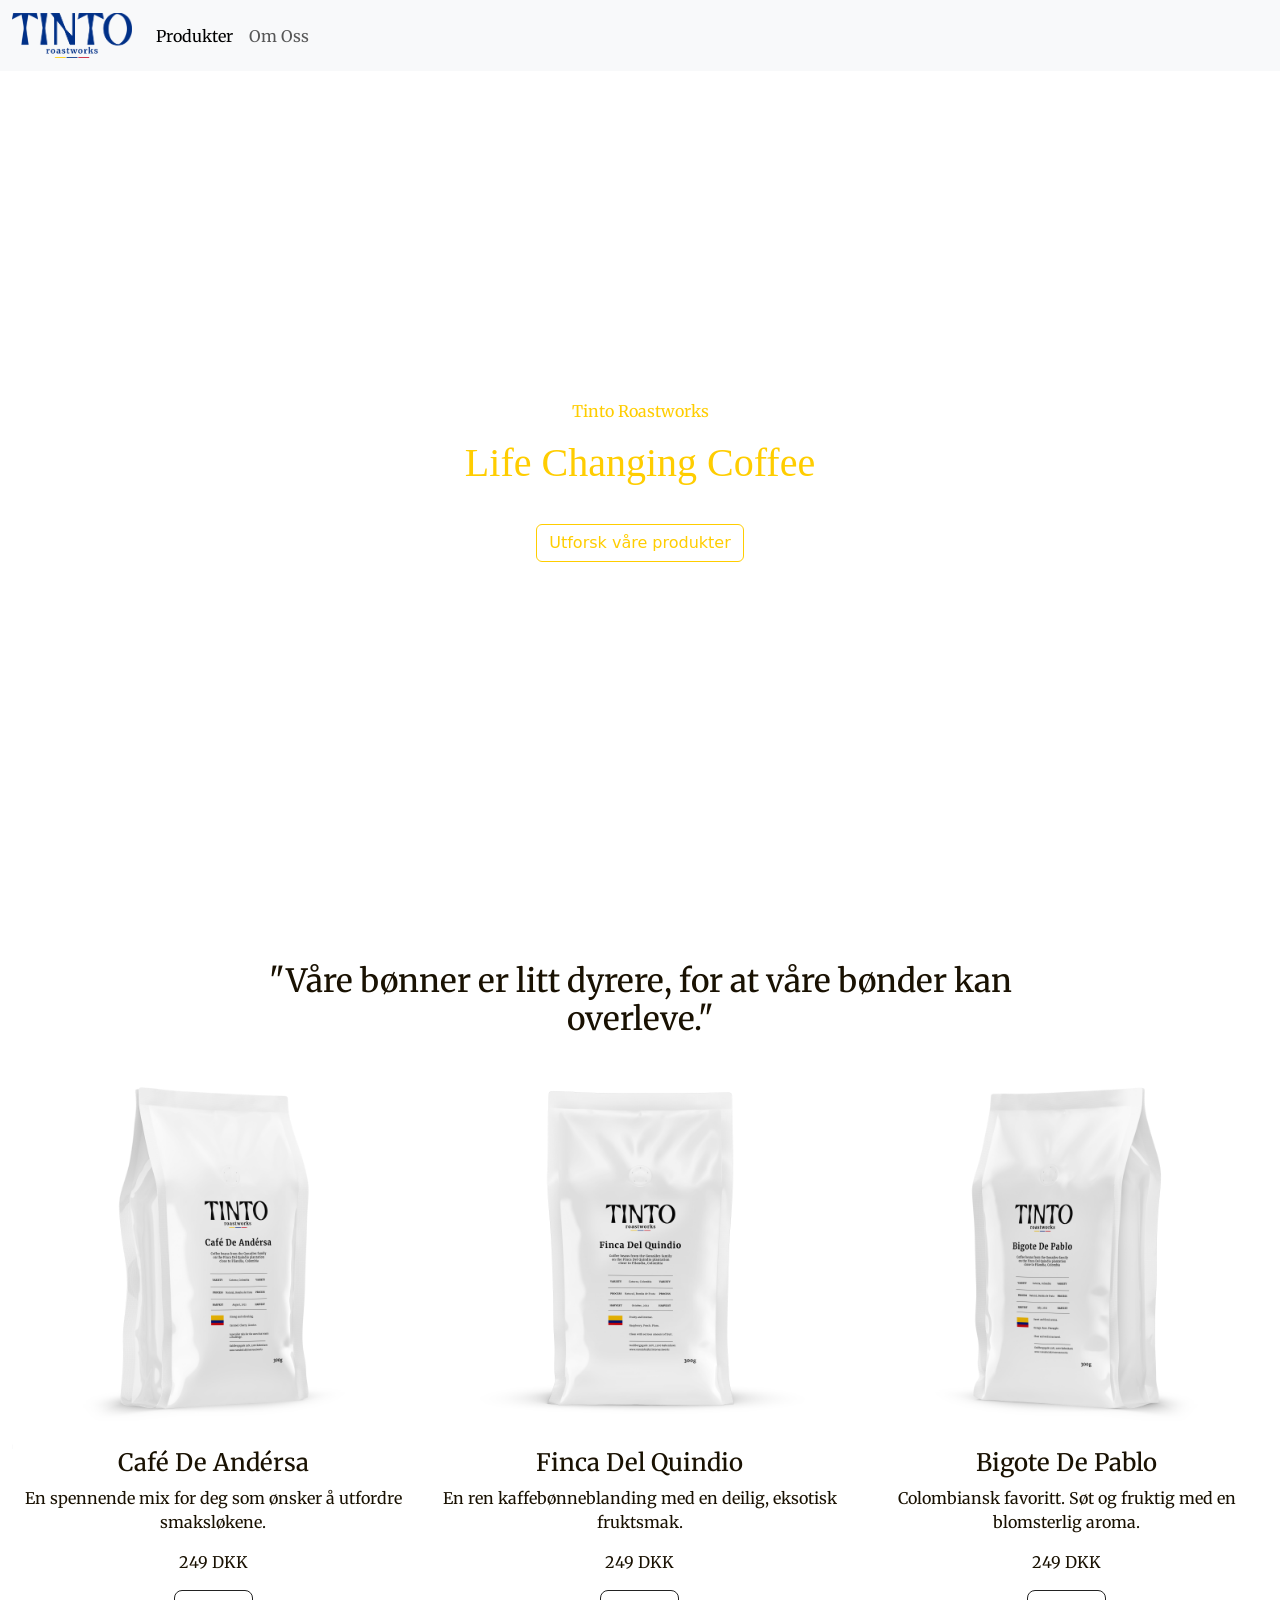
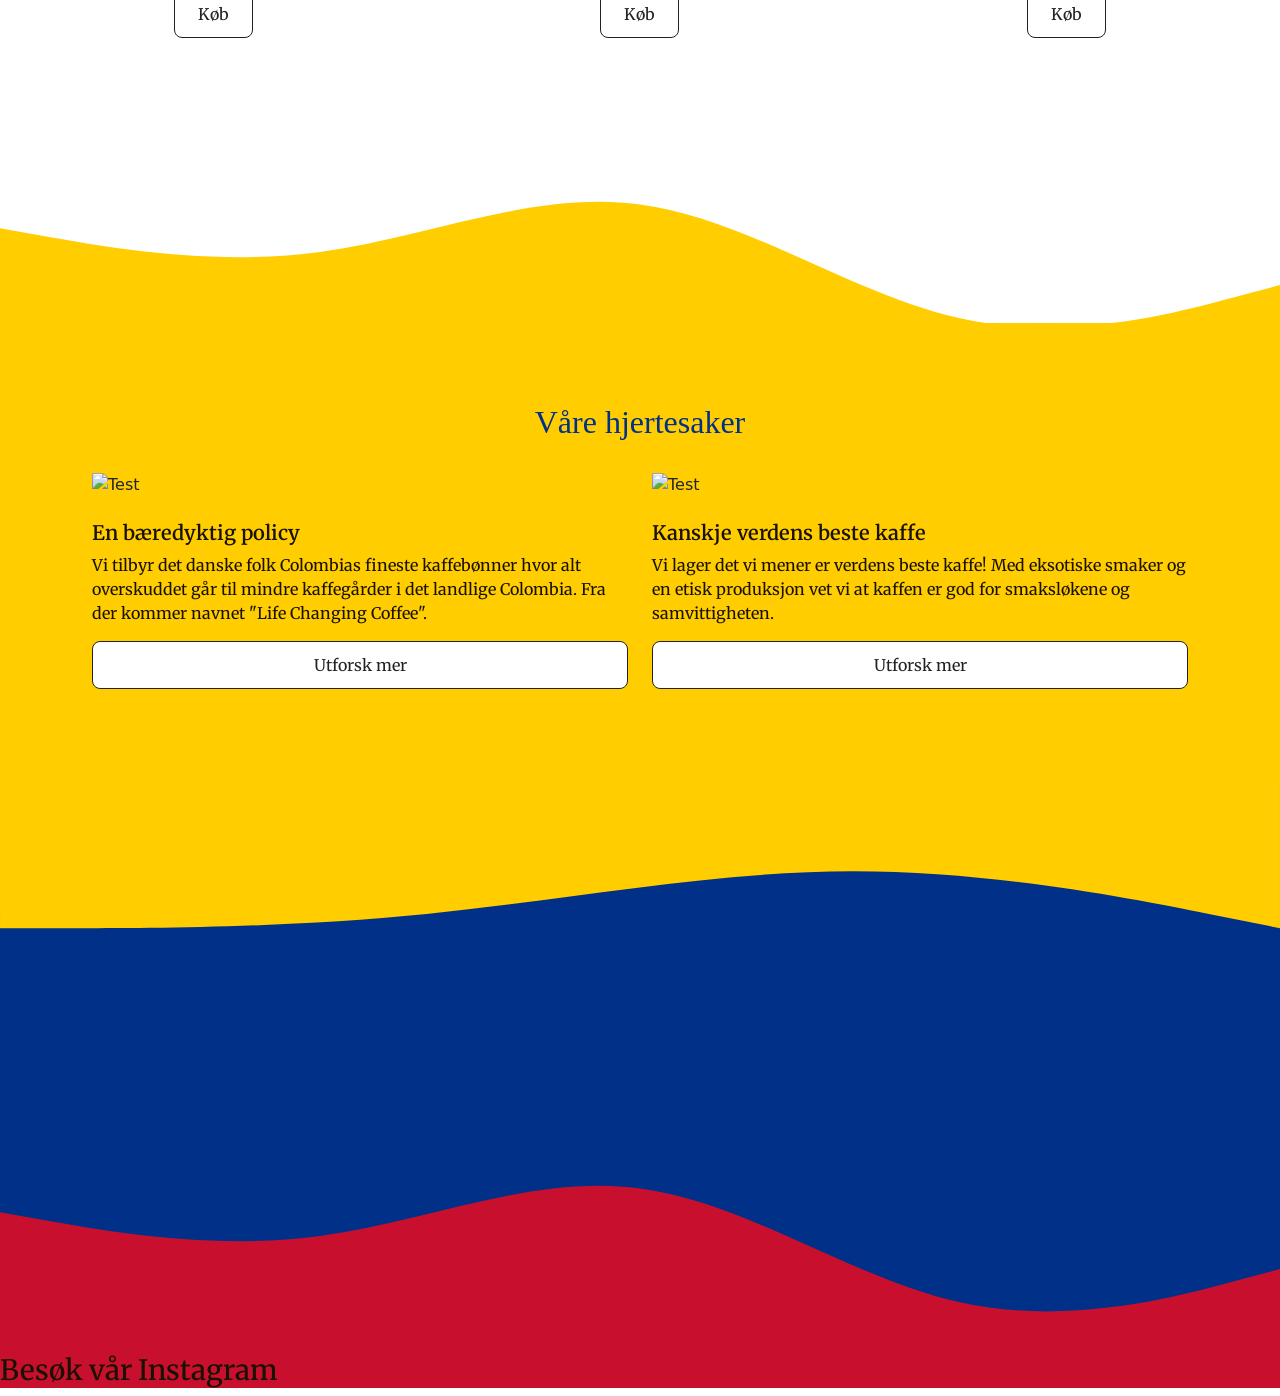
==== commit cdfd57cd: "Enda en commit" ====
--- a/index.html
+++ b/index.html
@@ -36,12 +36,12 @@
       href="favicon/safari-pinned-tab.svg"
       color="#5bbad5"
     />
-    <meta name="msapplication-TileColor" content="#2d89ef" />
-    <meta name="theme-color" content="#ffffff" />
+    <meta name="msapplication-TileColor" content="#f4f2e2" />
+    <meta name="theme-color" content="#ff0000" />
 
     <link rel="stylesheet" href="style.css" />
 
-    <title>Tinto Roastworks</title>
+    <title>Life Changing Coffee!</title>
   </head>
 
   <body>
@@ -87,9 +87,11 @@
       <p>Tinto Roastworks</p>
       <h1>Life Changing Coffee</h1>
       <div>
-        <button type="button" class="btn btn-outline-primary">
-          Utforsk våre produkter
-        </button>
+        <a href="#produkter">
+          <button type="button" class="btn btn-outline-primary">
+            Utforsk våre produkter
+          </button>
+        </a>
       </div>
     </div>
 
@@ -150,16 +152,24 @@
         </div>
         <div class="col-md-6 mb-4 d-md-flex flex-md-column col-lg-6">
           <img src="assets/Tinto-1.jpg" alt="Test" class="mb-4" />
-          <h5>Dagens tilbud</h5>
-          <p>Du kan få en portion flødeskum med ved køb af en kæmpe is.</p>
+          <h5>En bæredyktig policy</h5>
+          <p>
+            Vi tilbyr det danske folk Colombias fineste kaffebønner hvor alt
+            overskuddet går til mindre kaffegårder i det landlige Colombia. Fra
+            der kommer navnet "Life Changing Coffee".
+          </p>
           <button type="button" class="myButton btn-sm col-md-12 mt-md-auto">
             Utforsk mer
           </button>
         </div>
         <div class="col-md-6 mb-4 d-md-flex flex-md-column col-lg-6">
           <img src="assets/Tinto-2.jpg" alt="Test" class="mb-4" />
-          <h5>Ugens tilbud</h5>
-          <p>Denne uge kan du få en øl-is.</p>
+          <h5>Kanskje verdens beste kaffe</h5>
+          <p>
+            Vi lager det vi mener er verdens beste kaffe! Med eksotiske smaker
+            og en etisk produksjon vet vi at kaffen er god for smaksløkene og
+            samvittigheten.
+          </p>
           <button type="button" class="myButton btn-sm col-md-12 mt-md-auto">
             Utforsk mer
           </button>
@@ -170,7 +180,7 @@
           <path
             fill="#ffcd00"
             fill-opacity="1"
-            d="M0,192L34.3,165.3C68.6,139,137,85,206,96C274.3,107,343,181,411,213.3C480,245,549,235,617,202.7C685.7,171,754,117,823,112C891.4,107,960,149,1029,165.3C1097.1,181,1166,171,1234,138.7C1302.9,107,1371,53,1406,26.7L1440,0L1440,0L1405.7,0C1371.4,0,1303,0,1234,0C1165.7,0,1097,0,1029,0C960,0,891,0,823,0C754.3,0,686,0,617,0C548.6,0,480,0,411,0C342.9,0,274,0,206,0C137.1,0,69,0,34,0L0,0Z"
+            d="M0,160L80,160C160,160,320,160,480,144C640,128,800,96,960,96C1120,96,1280,128,1360,144L1440,160L1440,0L1360,0C1280,0,1120,0,960,0C800,0,640,0,480,0C320,0,160,0,80,0L0,0Z"
           ></path>
         </svg>
       </div>
--- a/style.css
+++ b/style.css
@@ -112,6 +112,10 @@
 #tilbud h2 {
   font-family: var(--overskrift);
   color: var(--color-2);
+}
+
+#tilbud h5 {
+  font-weight: 600;
 }
 
 #informasjon {
@@ -269,15 +273,31 @@
     background-color: var(--color-5);
   }
 
+  #showcase h1 {
+    color: var(--color-1);
+  }
+
   #produkter {
     background-color: var(--color-5);
   }
 
   #tilbud {
-    background-color: var(--color-5);
+    background-color: var(--color-1);
+  }
+
+  #tilbud h5 {
+    color: var(--color-2);
+  }
+
+  #tilbud p {
+    color: var(--color-2);
   }
 
   #omos {
+    background-color: var(--color-5);
+  }
+
+  .spacer {
     background-color: var(--color-5);
   }
 
@@ -288,6 +308,6 @@
   h5,
   h6,
   p {
-    color: #ffffff;
-  }
-}
+    color: #e3e3e3;
+  }
+}
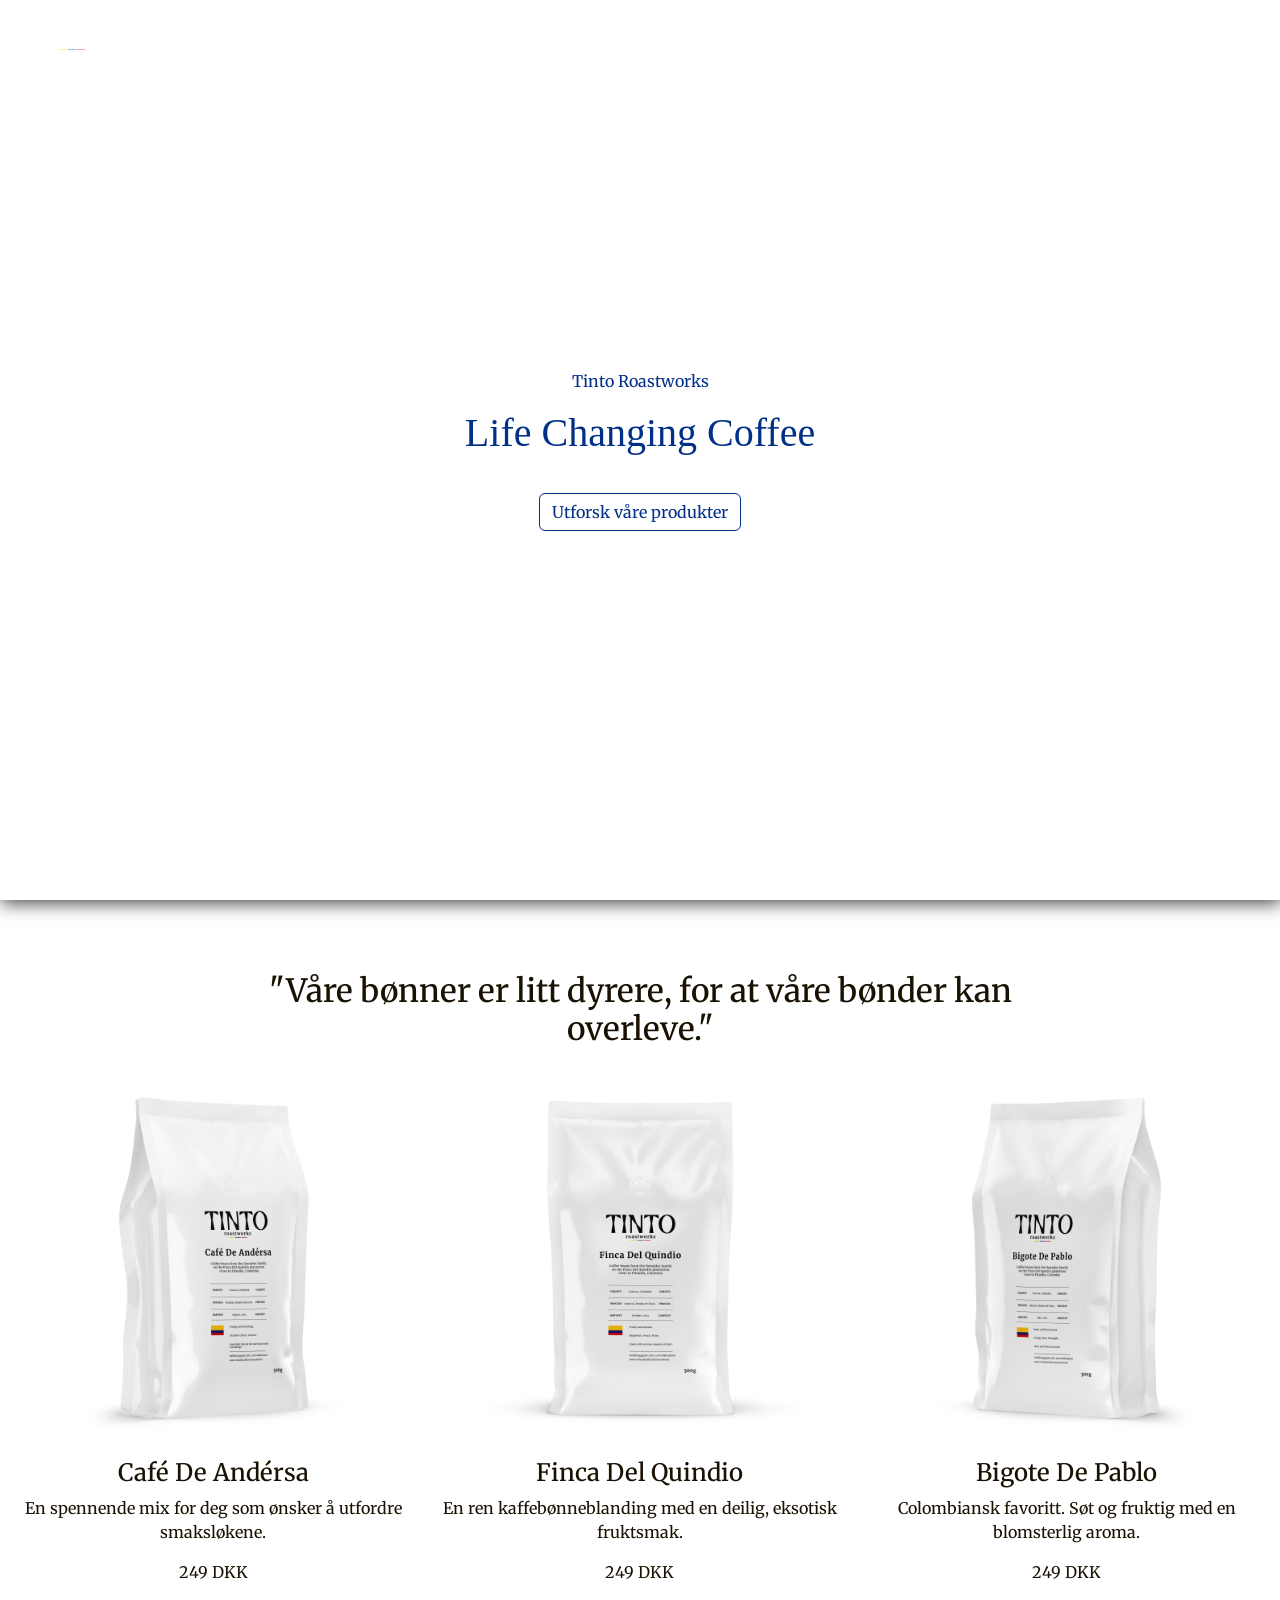
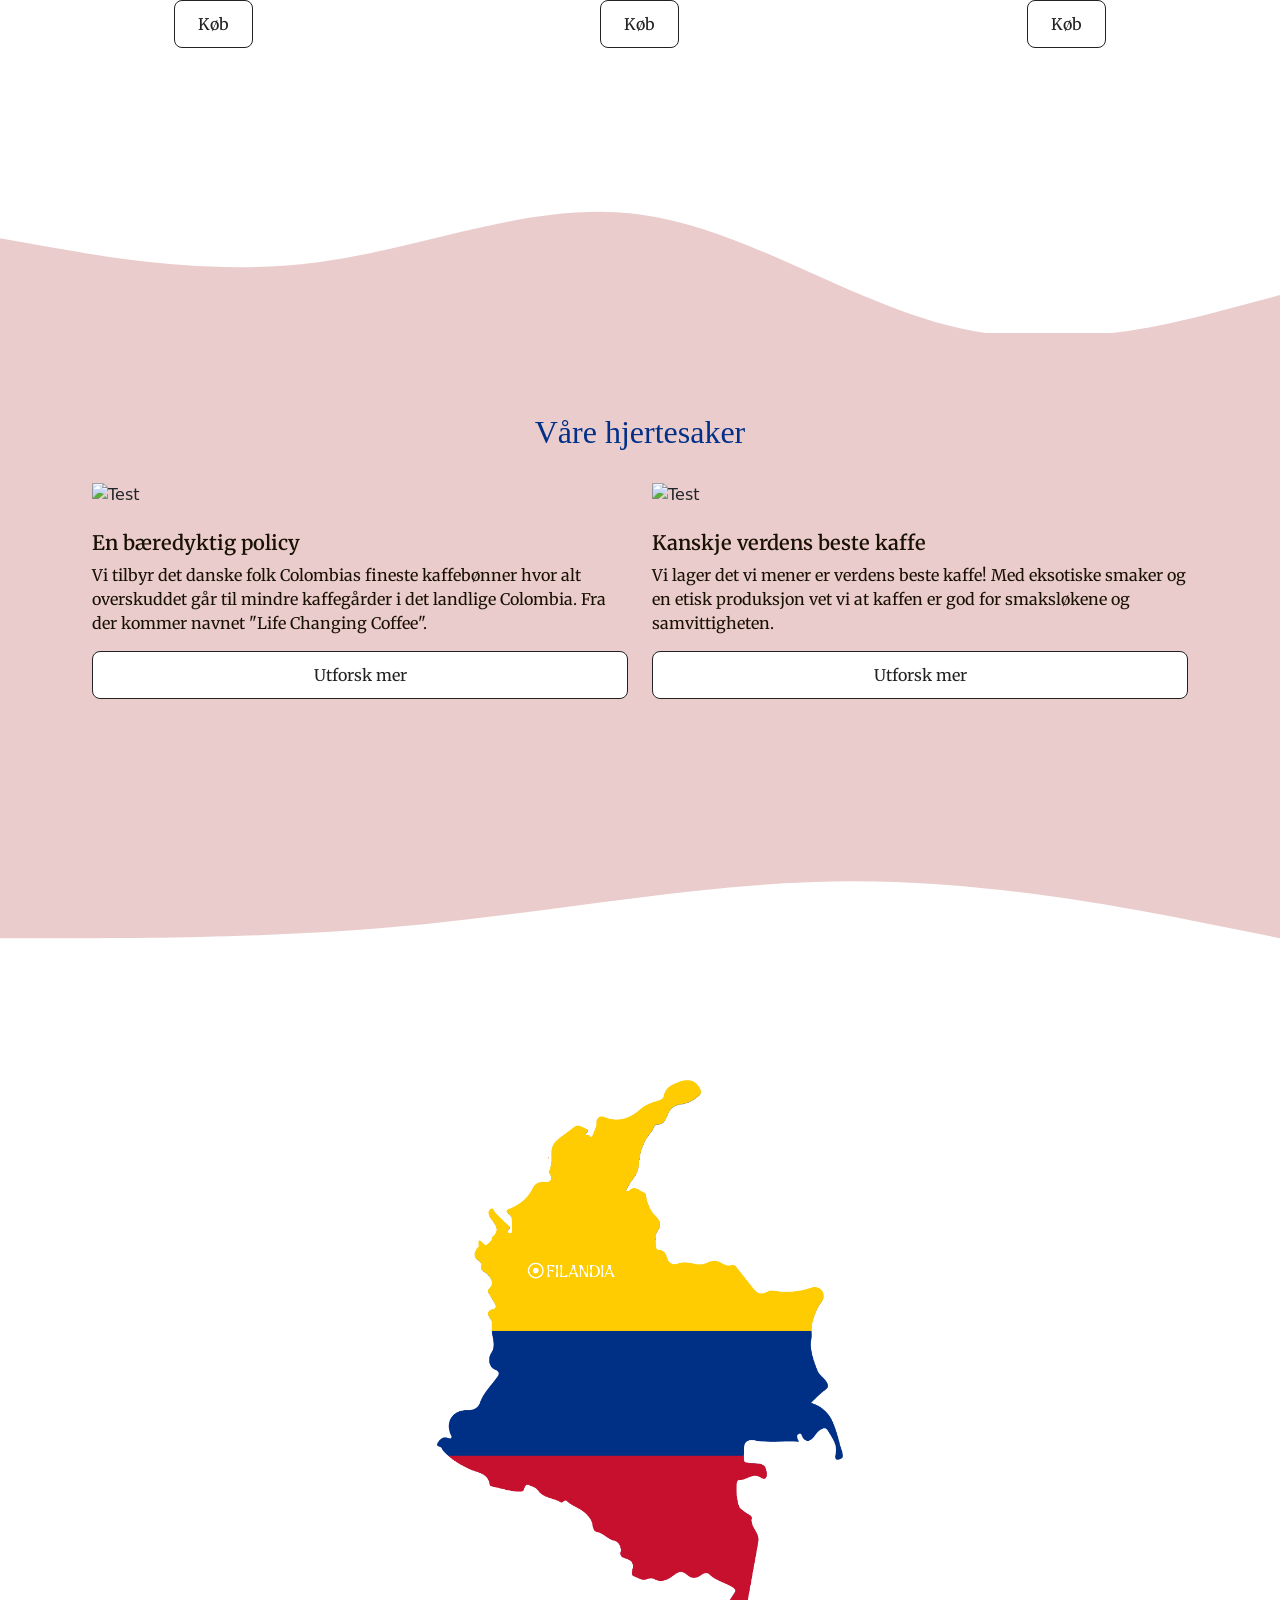
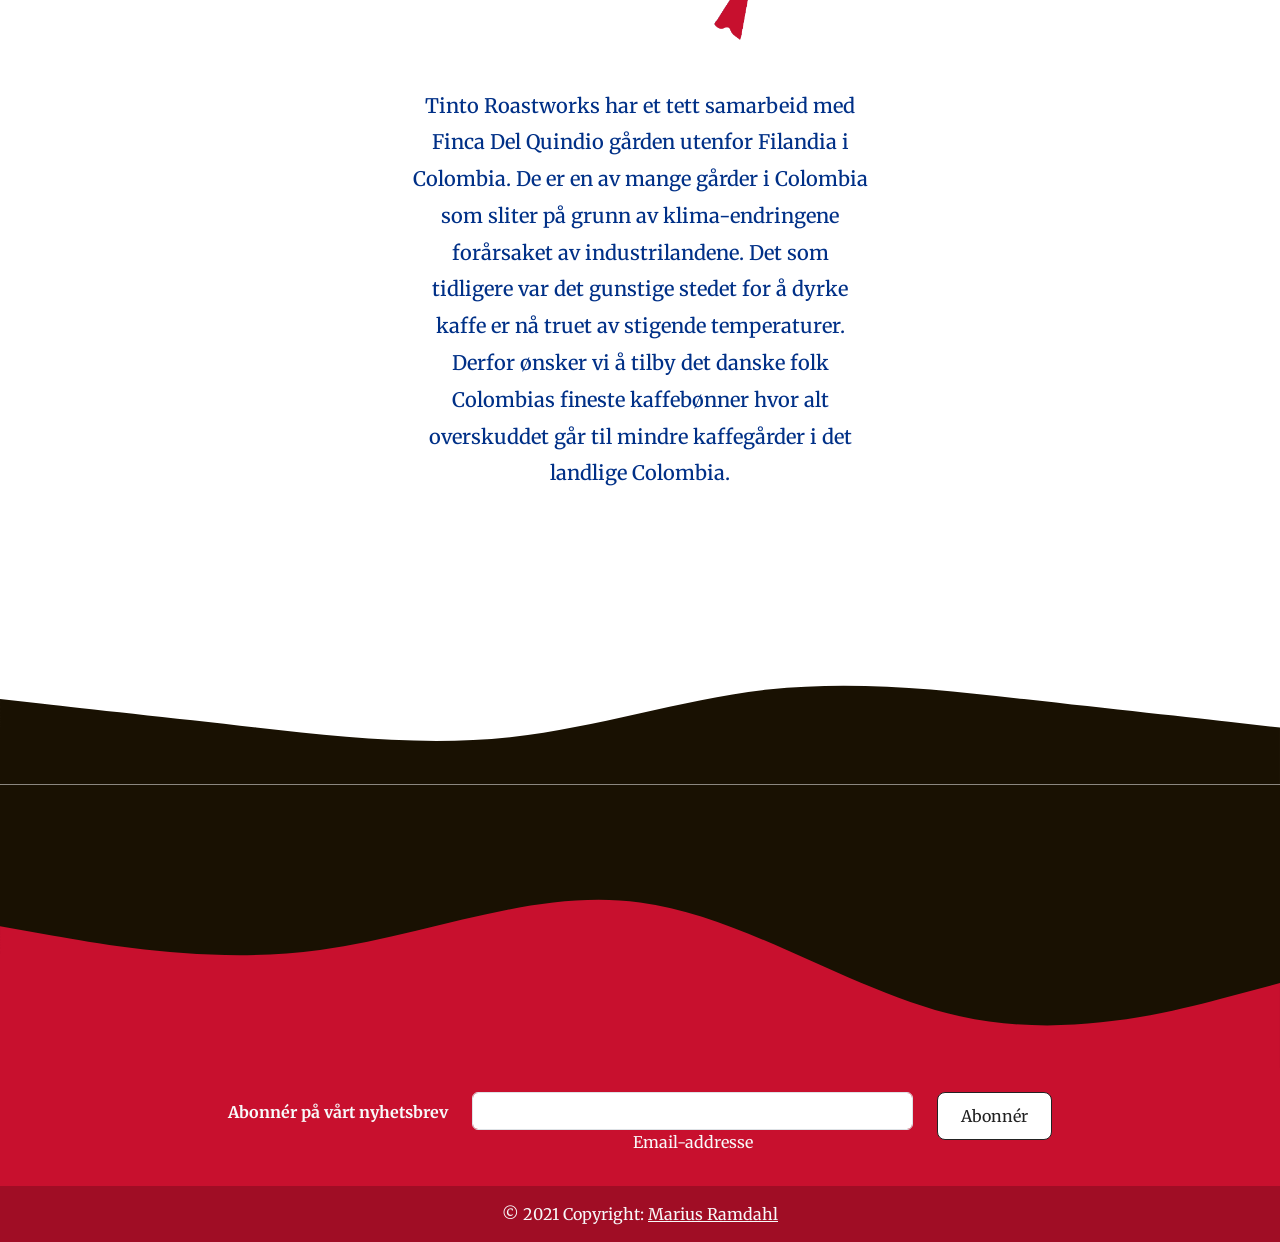
==== commit 12dacdc2: "Nok en commit" ====
--- a/index.html
+++ b/index.html
@@ -36,6 +36,38 @@
       href="favicon/safari-pinned-tab.svg"
       color="#5bbad5"
     />
+
+    <!-- Primary Meta Tags -->
+    <title>Life Changing Coffee!</title>
+    <meta name="title" content="Life Changing Coffee!" />
+    <meta
+      name="description"
+      content="Kaffen som faktisk er livsendrende! Ikke nok med det så smaker den også fantastisk, utforsk vårt sortiment nå"
+    />
+
+    <!-- Open Graph / Facebook -->
+    <meta property="og:type" content="website" />
+    <meta property="og:url" content="https://ramdahl.dk/tintoroastworks/" />
+    <meta property="og:title" content="Life Changing Coffee!" />
+    <meta
+      property="og:description"
+      content="Kaffen som faktisk er livsendrende! Ikke nok med det så smaker den også fantastisk, utforsk vårt sortiment nå"
+    />
+    <meta property="og:image" content="" />
+
+    <!-- Twitter -->
+    <meta property="twitter:card" content="summary_large_image" />
+    <meta
+      property="twitter:url"
+      content="https://ramdahl.dk/tintoroastworks/"
+    />
+    <meta property="twitter:title" content="Life Changing Coffee!" />
+    <meta
+      property="twitter:description"
+      content="Kaffen som faktisk er livsendrende! Ikke nok med det så smaker den også fantastisk, utforsk vårt sortiment nå"
+    />
+    <meta property="twitter:image" content="" />
+
     <meta name="msapplication-TileColor" content="#f4f2e2" />
     <meta name="theme-color" content="#ff0000" />
 
@@ -46,12 +78,12 @@
 
   <body>
     <header>
-      <nav class="navbar navbar-expand-xl navbar-light bg-light">
+      <nav class="navbar navbar-expand-xl navbar-light">
         <div class="container-fluid">
           <a class="navbar-brand" href="index.html">
             <img
               class="img-fluid"
-              src="/assets/Tinto_Coffee_Logo_Logo.png"
+              src="./assets/Tinto_Logo_Sort.png"
               alt="Tinto Coffee Logo"
             />
           </a>
@@ -108,8 +140,13 @@
             "Våre bønner er litt dyrere, for at våre bønder kan overleve."
           </h2>
         </div>
+        <div class="filandia"></div>
         <div class="col-md-4 text-center mb-5 col-lg-4 col-xl-4">
-          <img class="img-fluid" src="assets/CafeDeAndresa_2.png" alt="" />
+          <img
+            class="img-fluid"
+            src="assets/CafeDeAndresa_2.png"
+            alt="CafeDeAndresa"
+          />
           <h4>Café De Andérsa</h4>
           <p>En spennende mix for deg som ønsker å utfordre smaksløkene.</p>
           <p>249 DKK</p>
@@ -118,7 +155,11 @@
           </button>
         </div>
         <div class="col-md-4 text-center mb-5 col-lg-4 col-xl-4">
-          <img class="img-fluid" src="assets/FincaDelQuindio_1.png" alt="" />
+          <img
+            class="img-fluid"
+            src="assets/FincaDelQuindio_1.png"
+            alt="FincaDelQuindio"
+          />
           <h4>Finca Del Quindio</h4>
           <p>En ren kaffebønneblanding med en deilig, eksotisk fruktsmak.</p>
           <p>249 DKK</p>
@@ -127,7 +168,11 @@
           </button>
         </div>
         <div class="col-md-4 text-center mb-5 col-lg-4 col-xl-4">
-          <img class="img-fluid" src="assets/BigoteDePablo_3.png" alt="" />
+          <img
+            class="img-fluid"
+            src="assets/BigoteDePablo_3.png"
+            alt="BigoteDePablo"
+          />
           <h4>Bigote De Pablo</h4>
           <p>Colombiansk favoritt. Søt og fruktig med en blomsterlig aroma.</p>
           <p>249 DKK</p>
@@ -139,7 +184,7 @@
       <div class="spacer">
         <svg xmlns="http://www.w3.org/2000/svg" viewBox="0 0 1440 320">
           <path
-            fill="#ffcd00"
+            fill="#eacccd"
             fill-opacity="1"
             d="M0,160L60,170.7C120,181,240,203,360,186.7C480,171,600,117,720,133.3C840,149,960,235,1080,261.3C1200,288,1320,256,1380,240L1440,224L1440,320L1380,320C1320,320,1200,320,1080,320C960,320,840,320,720,320C600,320,480,320,360,320C240,320,120,320,60,320L0,320Z"
           ></path>
@@ -178,12 +223,39 @@
       <div class="spacer2">
         <svg xmlns="http://www.w3.org/2000/svg" viewBox="0 0 1440 320">
           <path
-            fill="#ffcd00"
+            fill="#eacccd"
             fill-opacity="1"
             d="M0,160L80,160C160,160,320,160,480,144C640,128,800,96,960,96C1120,96,1280,128,1360,144L1440,160L1440,0L1360,0C1280,0,1120,0,960,0C800,0,640,0,480,0C320,0,160,0,80,0L0,0Z"
           ></path>
         </svg>
       </div>
+
+      <section class="colombia">
+        <div class="infografikk">
+          <img src="assets/filandia.png" alt="Kart over Colombia" />
+        </div>
+        <h5 class="text-center">
+          Tinto Roastworks har et tett samarbeid med Finca Del Quindio gården
+          utenfor Filandia i Colombia. De er en av mange gårder i Colombia som
+          sliter på grunn av klima-endringene forårsaket av industrilandene. Det
+          som tidligere var det gunstige stedet for å dyrke kaffe er nå truet av
+          stigende temperaturer. Derfor ønsker vi å tilby det danske folk
+          Colombias fineste kaffebønner hvor alt overskuddet går til mindre
+          kaffegårder i det landlige Colombia.
+        </h5>
+
+        <svg
+          xmlns="http://www.w3.org/2000/svg"
+          viewBox="0 0 1440 320"
+          class="spacer3"
+        >
+          <path
+            fill="#191102"
+            fill-opacity="1"
+            d="M0,224L48,229.3C96,235,192,245,288,256C384,267,480,277,576,266.7C672,256,768,224,864,213.3C960,203,1056,213,1152,224C1248,235,1344,245,1392,250.7L1440,256L1440,320L1392,320C1344,320,1248,320,1152,320C1056,320,960,320,864,320C768,320,672,320,576,320C480,320,384,320,288,320C192,320,96,320,48,320L0,320Z"
+          ></path>
+        </svg>
+      </section>
 
       <section id="informasjon" class="row">
         <div class="sk-instagram-feed" data-embed-id="67651"></div>
@@ -203,9 +275,68 @@
           d="M0,160L60,170.7C120,181,240,203,360,186.7C480,171,600,117,720,133.3C840,149,960,235,1080,261.3C1200,288,1320,256,1380,240L1440,224L1440,320L1380,320C1320,320,1200,320,1080,320C960,320,840,320,720,320C600,320,480,320,360,320C240,320,120,320,60,320L0,320Z"
         ></path>
       </svg>
-
-      <h3>Besøk vår Instagram</h3>
     </section>
+
+    <footer class="text-center footer">
+      <!-- Grid container -->
+      <div class="container p-4 pb-0">
+        <!-- Section: Form -->
+        <section class="">
+          <form action="">
+            <!--Grid row-->
+            <div class="row d-flex justify-content-center">
+              <!--Grid column-->
+              <div class="col-auto">
+                <p class="pt-2 text-light">
+                  <strong>Abonnér på vårt nyhetsbrev</strong>
+                </p>
+              </div>
+              <!--Grid column-->
+
+              <!--Grid column-->
+              <div class="col-md-5 col-12">
+                <!-- Email input -->
+                <div class="form-outline mb-4">
+                  <input
+                    type="email"
+                    id="form5Example27"
+                    class="form-control"
+                  />
+                  <label class="form-label text-light" for="form5Example27"
+                    >Email-addresse</label
+                  >
+                </div>
+              </div>
+              <!--Grid column-->
+
+              <!--Grid column-->
+              <div class="col-auto">
+                <!-- Submit button -->
+                <button type="submit" class="btn btn-primary mb-4 myButton">
+                  Abonnér
+                </button>
+              </div>
+              <!--Grid column-->
+            </div>
+            <!--Grid row-->
+          </form>
+        </section>
+        <!-- Section: Form -->
+      </div>
+      <!-- Grid container -->
+
+      <!-- Copyright -->
+      <div
+        class="text-center p-3 text-light"
+        style="background-color: rgba(0, 0, 0, 0.2)"
+      >
+        © 2021 Copyright:
+        <a class="text-light" href="https://www.linkedin.com/in/marius-ramdahl/"
+          >Marius Ramdahl</a
+        >
+      </div>
+      <!-- Copyright -->
+    </footer>
 
     <!-- slut på indhold -->
 
--- a/style.css
+++ b/style.css
@@ -32,7 +32,7 @@
 
 h1 {
   font-family: var(--overskrift);
-  color: var(--color-1);
+  color: var(--color-2);
 }
 
 h2,
@@ -51,6 +51,34 @@
 
 .navbar {
   font-family: var(--brodtekst);
+  background-color: transparent;
+  text-align: right;
+  position: absolute;
+  width: 100%;
+}
+
+.navbar-light .navbar-nav .nav-link.active {
+  color: white;
+}
+
+.navbar-light .navbar-nav .nav-link.active:hover {
+  color: var(--color-1);
+}
+
+.navbar-light .navbar-nav .nav-link {
+  color: white;
+}
+
+.navbar-light .navbar-nav .nav-link:hover {
+  color: var(--color-1);
+}
+
+.navbar-light .navbar-toggler-icon {
+  color: red;
+}
+
+.navbar-light .navbar-toggler-icon {
+  background-image: url(assets/burgermenu.png);
 }
 
 .navbar-brand {
@@ -68,36 +96,50 @@
 }
 
 #showcase {
-  background-image: url(assets/hero_example.jpg);
-  height: 91vh;
+  background-image: url(assets/Splashbilde_Tinto_blur.png);
+  height: 100vh;
   display: flex;
   flex-direction: column;
   justify-content: center;
   align-items: center;
   padding-right: 2em;
   padding-left: 2em;
+
+  box-shadow: 1px 3px 17px 0px rgba(0, 0, 0, 0.75);
+  -webkit-box-shadow: 1px 3px 17px 0px rgba(0, 0, 0, 0.75);
+  -moz-box-shadow: 1px 3px 17px 0px rgba(0, 0, 0, 0.75);
+}
+
+#showcase img {
+  filter: blur(0.3);
 }
 
 #showcase button:hover {
   background-color: var(--color-1);
+  border-color: var(--color-1);
+}
+
+#showcase button p:hover {
+  background-color: var(--color-3);
   border-color: transparent;
 }
 
 #showcase button {
   margin-top: 1.8em;
+  font-family: var(--brodtekst);
 }
 
 #showcase p {
-  color: var(--color-1);
+  color: var(--color-2);
 }
 
 .btn {
-  color: var(--color-1);
-  border-color: var(--color-1);
+  color: var(--color-2);
+  border-color: var(--color-2);
 }
 
 #showcase .btn {
-  color: var(--color-1);
+  color: var(--color-2);
 }
 
 #showcase .btn:hover {
@@ -105,7 +147,7 @@
 }
 
 #tilbud {
-  background-color: var(--color-1);
+  background-color: var(--color-4);
   margin-bottom: -7px;
 }
 
@@ -119,7 +161,7 @@
 }
 
 #informasjon {
-  background-color: var(--color-2);
+  background-color: var(--color-5);
   align-items: center;
 }
 
@@ -132,14 +174,37 @@
 }
 
 #footer {
-  background-color: var(--color-2);
+  background-color: var(--color-5);
 }
 
 .spacer2 {
   margin-left: -12px;
   margin-right: -12px;
   margin-bottom: -1px;
-  background-color: var(--color-2);
+  background-color: white;
+}
+
+.infografikk img {
+  height: 35rem;
+}
+
+.colombia h5 {
+  color: var(--color-2);
+  margin-top: 3rem;
+  line-height: 2.3rem;
+}
+
+.infografikk {
+  display: flex;
+  justify-content: center;
+  align-items: center;
+}
+
+.spacer3 {
+  margin-left: -12px;
+  margin-right: -12px;
+  margin-bottom: -1px;
+  background-color: white;
 }
 
 .spacer {
@@ -197,30 +262,16 @@
   color: #ffffff;
 }
 
+footer {
+  background-color: var(--color-3);
+  font-family: var(--brodtekst);
+}
+
 /**************************************************/
 /* Small devices (landscape phones, 576px and up) */
 /**************************************************/
 
 @media (min-width: 576px) {
-  body {
-    background-color: white;
-  }
-
-  #hero {
-    background-color: white;
-  }
-
-  #produkter {
-    background-color: white;
-  }
-
-  #tilbud {
-    background-color: var(--color-1);
-  }
-
-  #omos {
-    background-color: white;
-  }
 }
 
 /* END "sm-" 576px and up */
@@ -238,6 +289,9 @@
 /**************************************************/
 @media (min-width: 992px) {
   /* END "lg-" 992px and up */
+  #showcase {
+    background-image: url(assets/Splashbilde_Tinto.png);
+  }
 }
 
 /**************************************************/
@@ -254,60 +308,65 @@
     margin-right: 15rem;
     margin-left: 15rem;
   }
-}
-
-/**************************************************/
-/* // Extra Extra large (XXL) devices (XXL screens, 1400px and up) */
-/**************************************************/
-@media (min-width: 1400px) {
-  /* END "xxl-" 1400px and up */
-}
-
-@media (prefers-color-scheme: dark) {
-  /* Dark styles */
-  body {
-    background-color: var(--color-5);
-  }
-
-  #hero {
-    background-color: var(--color-5);
-  }
-
-  #showcase h1 {
-    color: var(--color-1);
-  }
-
-  #produkter {
-    background-color: var(--color-5);
-  }
-
-  #tilbud {
-    background-color: var(--color-1);
-  }
-
-  #tilbud h5 {
-    color: var(--color-2);
-  }
-
-  #tilbud p {
-    color: var(--color-2);
-  }
-
-  #omos {
-    background-color: var(--color-5);
-  }
-
-  .spacer {
-    background-color: var(--color-5);
-  }
-
-  h1,
-  h2,
-  h3,
-  h4,
-  h5,
-  h6,
-  p {
-    color: #e3e3e3;
-  }
-}
+
+  .colombia h5 {
+    margin-left: 25rem;
+    margin-right: 25rem;
+  }
+
+  /**************************************************/
+  /* // Extra Extra large (XXL) devices (XXL screens, 1400px and up) */
+  /**************************************************/
+  @media (min-width: 1400px) {
+    /* END "xxl-" 1400px and up */
+  }
+
+  @media (prefers-color-scheme: dark) {
+    /* Dark styles */
+    body {
+      background-color: var(--color-5);
+    }
+
+    #hero {
+      background-color: var(--color-5);
+    }
+
+    #showcase h1 {
+      color: var(--color-1);
+    }
+
+    #produkter {
+      background-color: var(--color-5);
+    }
+
+    #tilbud {
+      background-color: var(--color-1);
+    }
+
+    #tilbud h5 {
+      color: var(--color-2);
+    }
+
+    #tilbud p {
+      color: var(--color-2);
+    }
+
+    #omos {
+      background-color: var(--color-5);
+    }
+
+    .spacer {
+      background-color: var(--color-5);
+    }
+
+    h1,
+    h2,
+    h3,
+    h4,
+    h5,
+    h6,
+    p {
+      color: #e3e3e3;
+    }
+  }
+}
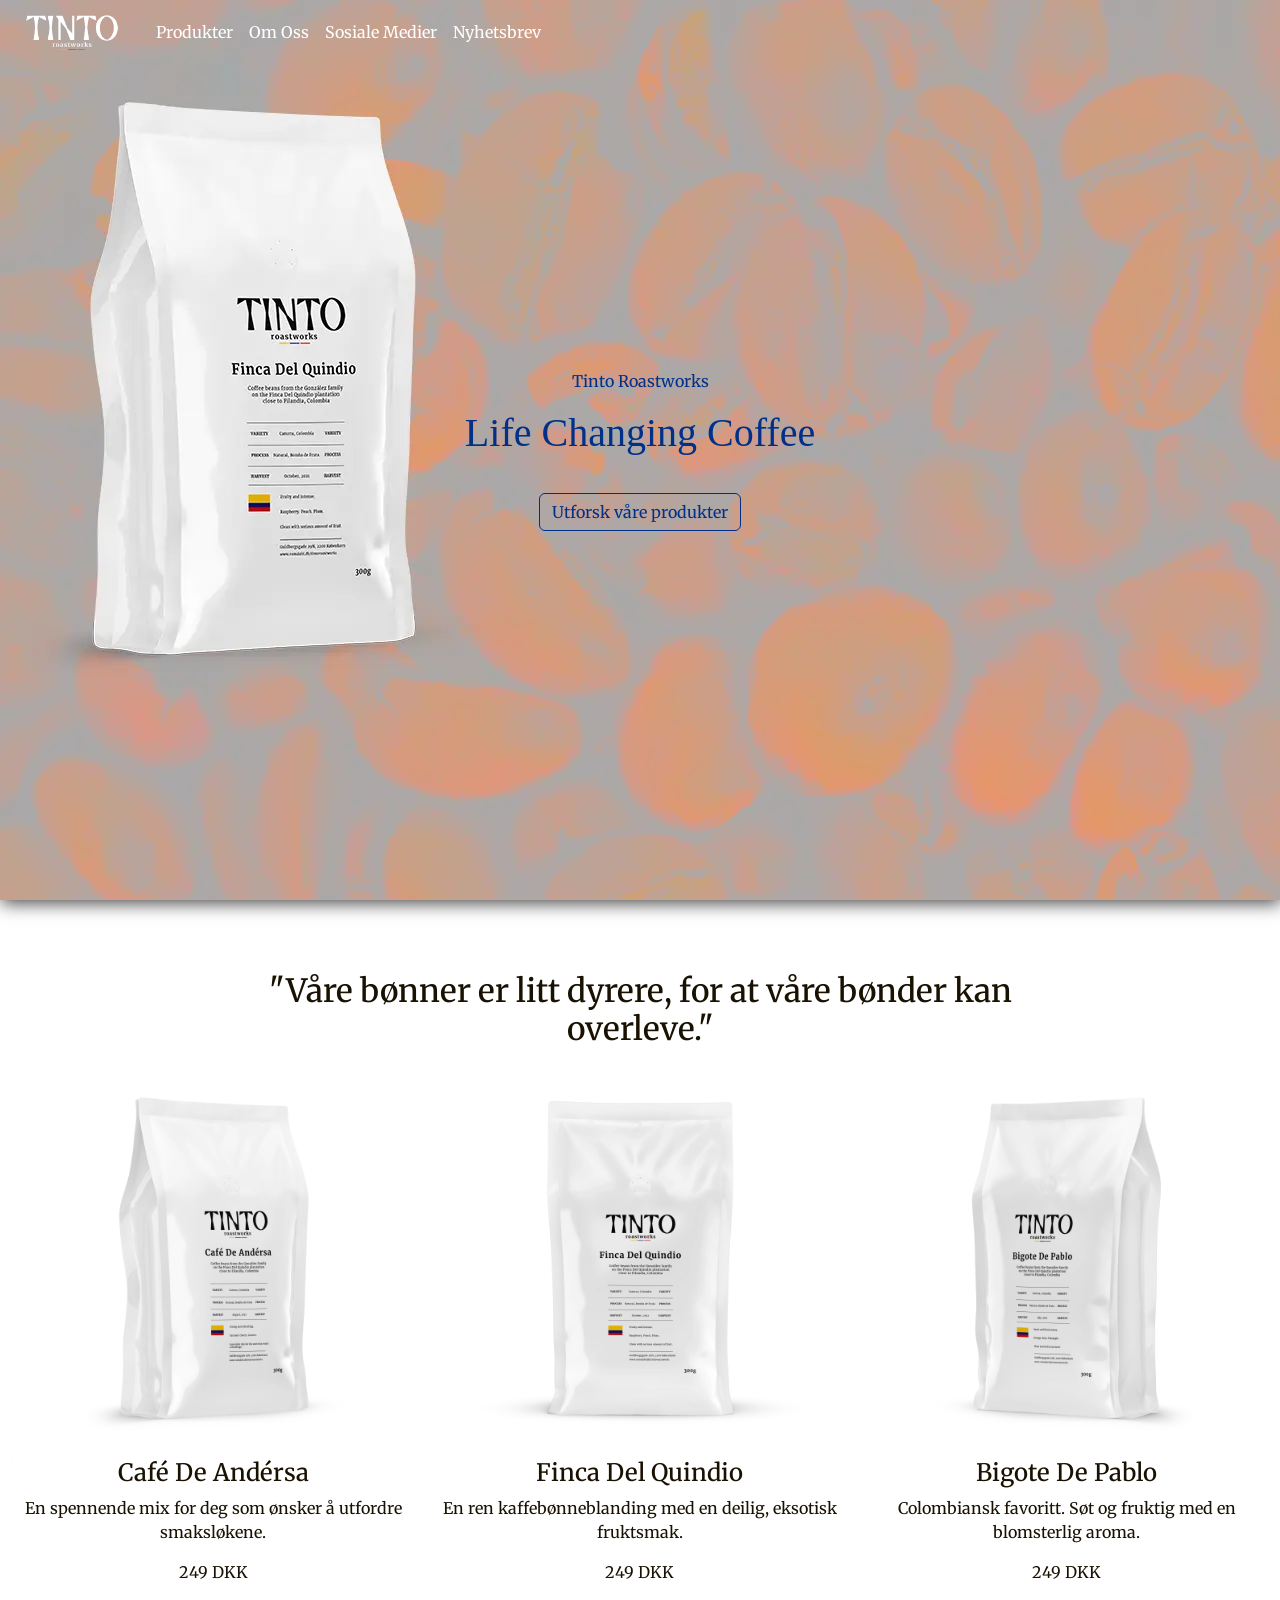
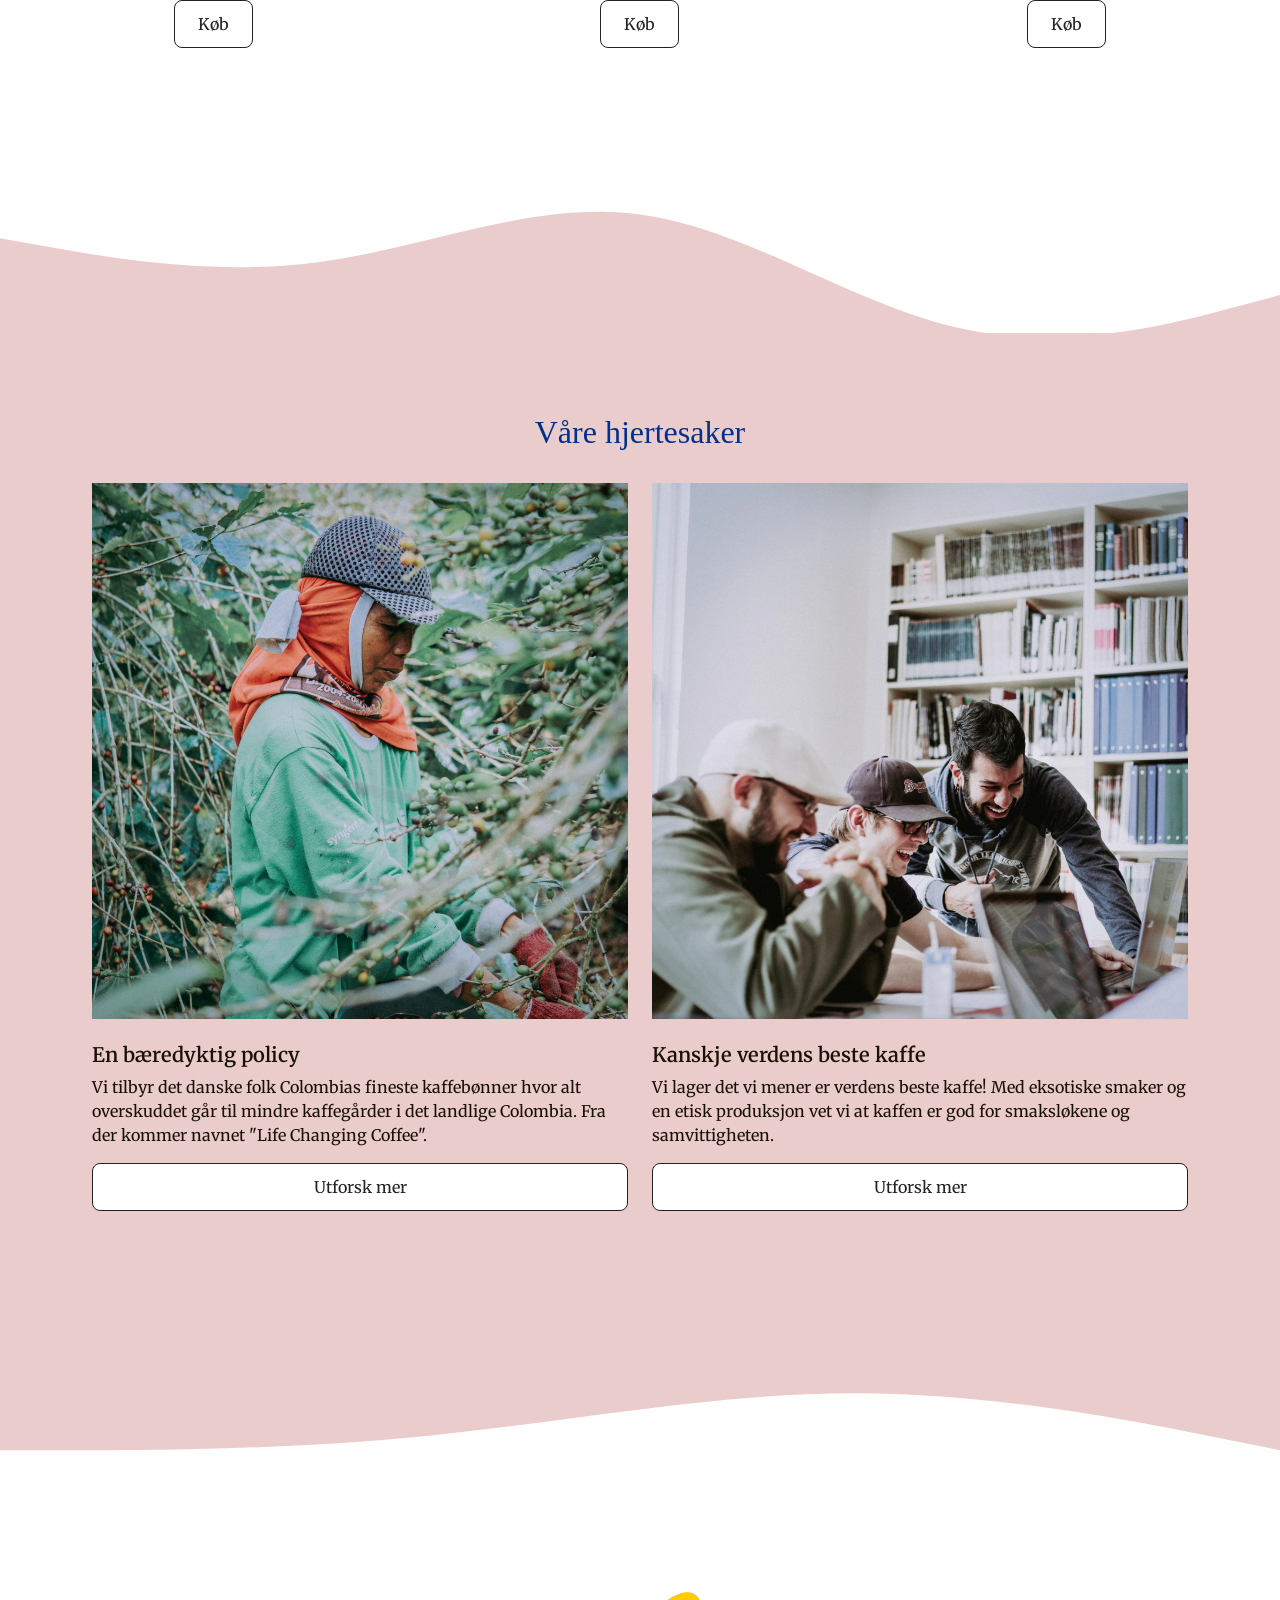
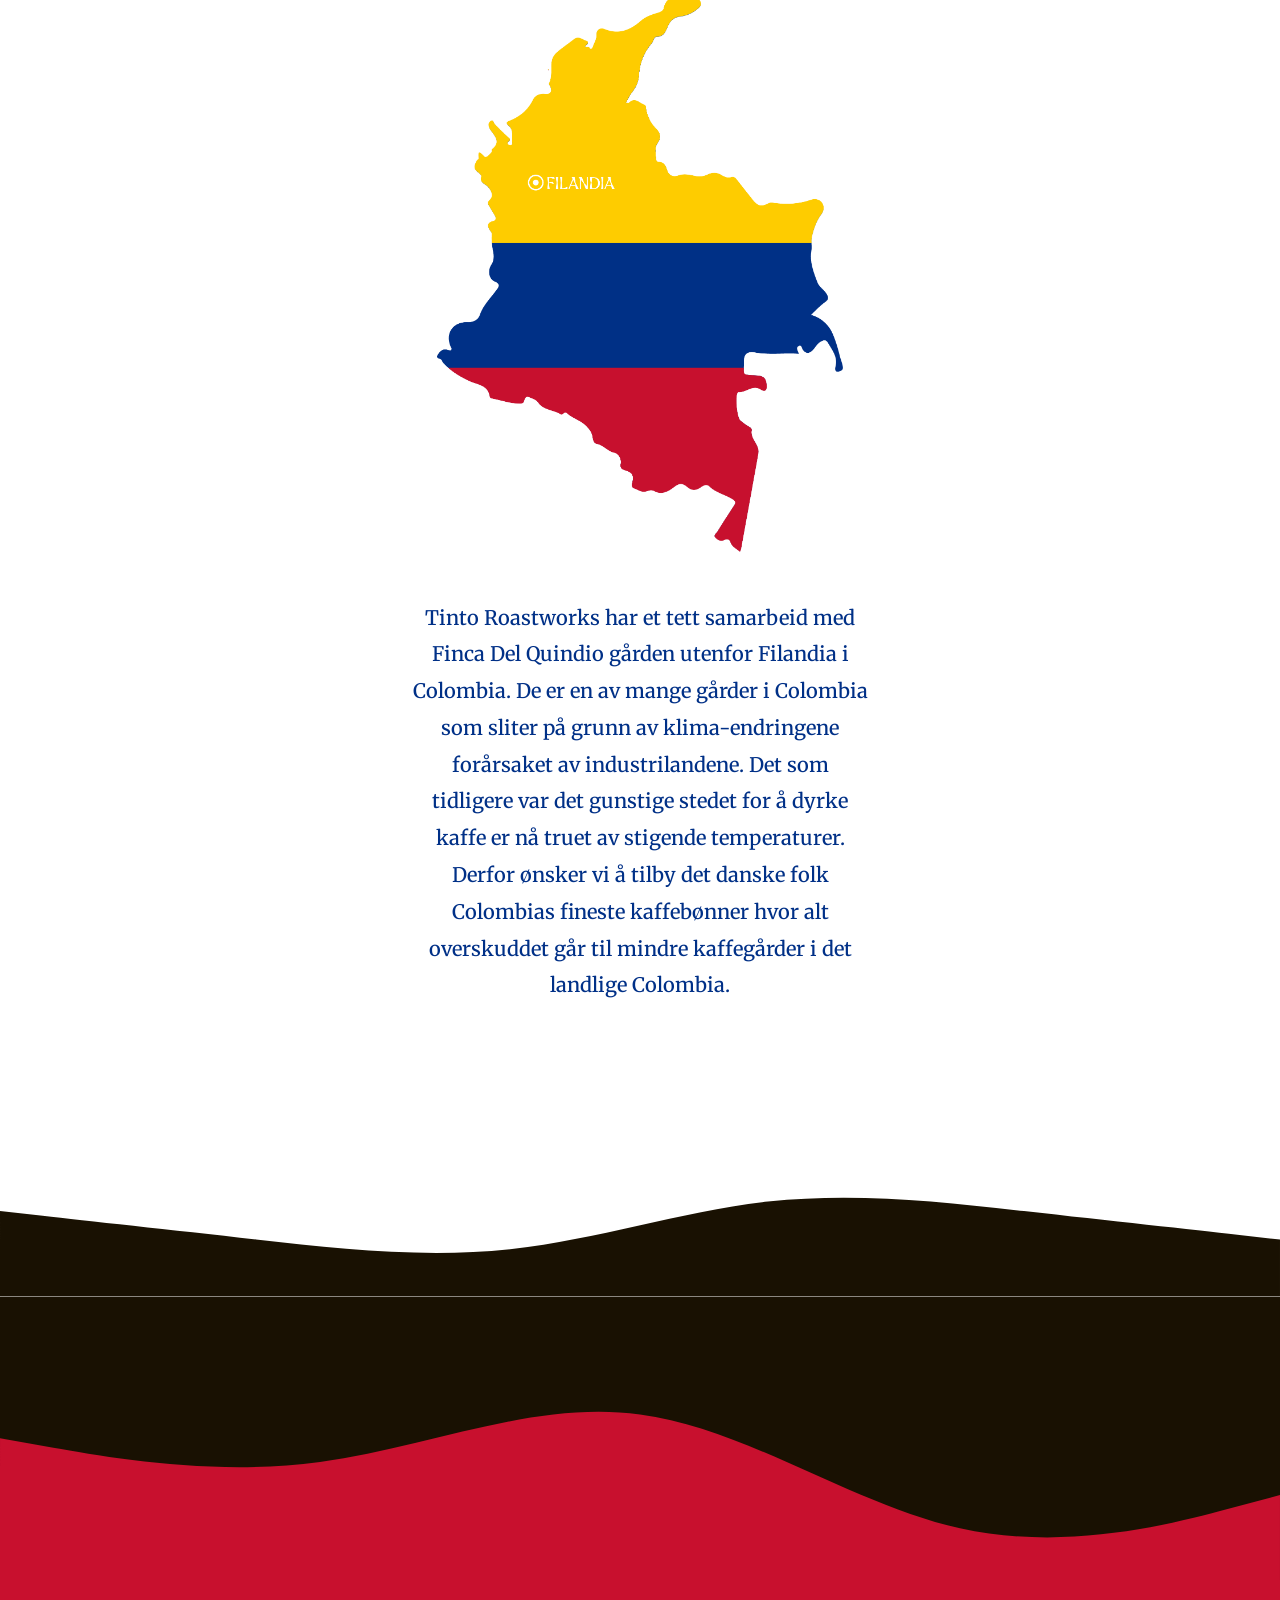
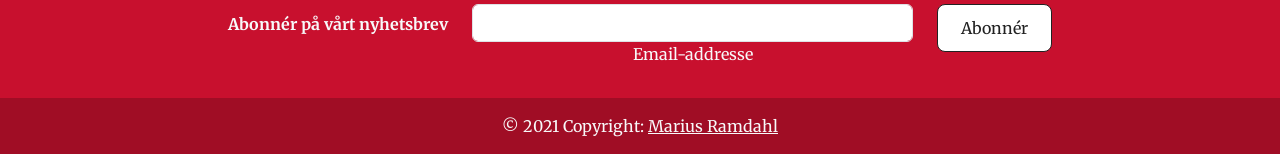
==== commit 54b63e41: "SEO optimisering" ====
--- a/index.html
+++ b/index.html
@@ -83,7 +83,7 @@
           <a class="navbar-brand" href="index.html">
             <img
               class="img-fluid"
-              src="./assets/Tinto_Logo_Sort.png"
+              src="./asset/Tinto_Logo_Sort.webp"
               alt="Tinto Coffee Logo"
             />
           </a>
@@ -107,7 +107,13 @@
                 >
               </li>
               <li class="nav-item">
-                <a class="nav-link" href="https://vg.no">Om Oss</a>
+                <a class="nav-link" href="#tilbud">Om Oss</a>
+              </li>
+              <li class="nav-item">
+                <a class="nav-link" href="#informasjon">Sosiale Medier</a>
+              </li>
+              <li class="nav-item">
+                <a class="nav-link" href="#footer">Nyhetsbrev</a>
               </li>
             </ul>
           </div>
@@ -144,7 +150,7 @@
         <div class="col-md-4 text-center mb-5 col-lg-4 col-xl-4">
           <img
             class="img-fluid"
-            src="assets/CafeDeAndresa_2.png"
+            src="asset/CafeDeAndresa_2.webp"
             alt="CafeDeAndresa"
           />
           <h4>Café De Andérsa</h4>
@@ -157,7 +163,7 @@
         <div class="col-md-4 text-center mb-5 col-lg-4 col-xl-4">
           <img
             class="img-fluid"
-            src="assets/FincaDelQuindio_1.png"
+            src="asset/FincaDelQuindio_1.webp"
             alt="FincaDelQuindio"
           />
           <h4>Finca Del Quindio</h4>
@@ -170,7 +176,7 @@
         <div class="col-md-4 text-center mb-5 col-lg-4 col-xl-4">
           <img
             class="img-fluid"
-            src="assets/BigoteDePablo_3.png"
+            src="asset/BigoteDePablo_3.webp"
             alt="BigoteDePablo"
           />
           <h4>Bigote De Pablo</h4>
@@ -196,7 +202,7 @@
           <h2>Våre hjertesaker</h2>
         </div>
         <div class="col-md-6 mb-4 d-md-flex flex-md-column col-lg-6">
-          <img src="assets/Tinto-1.jpg" alt="Test" class="mb-4" />
+          <img src="asset/Tinto-1.webp" alt="Plantasjearbeider" class="mb-4" />
           <h5>En bæredyktig policy</h5>
           <p>
             Vi tilbyr det danske folk Colombias fineste kaffebønner hvor alt
@@ -208,7 +214,7 @@
           </button>
         </div>
         <div class="col-md-6 mb-4 d-md-flex flex-md-column col-lg-6">
-          <img src="assets/Tinto-2.jpg" alt="Test" class="mb-4" />
+          <img src="asset/Tinto-2.webp" alt="Venner" class="mb-4" />
           <h5>Kanskje verdens beste kaffe</h5>
           <p>
             Vi lager det vi mener er verdens beste kaffe! Med eksotiske smaker
@@ -232,7 +238,7 @@
 
       <section class="colombia">
         <div class="infografikk">
-          <img src="assets/filandia.png" alt="Kart over Colombia" />
+          <img src="asset/filandia.png" alt="Kart over Colombia" />
         </div>
         <h5 class="text-center">
           Tinto Roastworks har et tett samarbeid med Finca Del Quindio gården
--- a/style.css
+++ b/style.css
@@ -78,7 +78,7 @@
 }
 
 .navbar-light .navbar-toggler-icon {
-  background-image: url(assets/burgermenu.png);
+  background-image: url(asset/burgermenu.webp);
 }
 
 .navbar-brand {
@@ -96,7 +96,7 @@
 }
 
 #showcase {
-  background-image: url(assets/Splashbilde_Tinto_blur.png);
+  background-image: url(asset/Splashbilde_Tinto_blur.webp);
   height: 100vh;
   display: flex;
   flex-direction: column;
@@ -290,7 +290,7 @@
 @media (min-width: 992px) {
   /* END "lg-" 992px and up */
   #showcase {
-    background-image: url(assets/Splashbilde_Tinto.png);
+    background-image: url(asset/Splashbilde_Tinto.webp);
   }
 }
 
@@ -320,53 +320,4 @@
   @media (min-width: 1400px) {
     /* END "xxl-" 1400px and up */
   }
-
-  @media (prefers-color-scheme: dark) {
-    /* Dark styles */
-    body {
-      background-color: var(--color-5);
-    }
-
-    #hero {
-      background-color: var(--color-5);
-    }
-
-    #showcase h1 {
-      color: var(--color-1);
-    }
-
-    #produkter {
-      background-color: var(--color-5);
-    }
-
-    #tilbud {
-      background-color: var(--color-1);
-    }
-
-    #tilbud h5 {
-      color: var(--color-2);
-    }
-
-    #tilbud p {
-      color: var(--color-2);
-    }
-
-    #omos {
-      background-color: var(--color-5);
-    }
-
-    .spacer {
-      background-color: var(--color-5);
-    }
-
-    h1,
-    h2,
-    h3,
-    h4,
-    h5,
-    h6,
-    p {
-      color: #e3e3e3;
-    }
-  }
-}
+}
